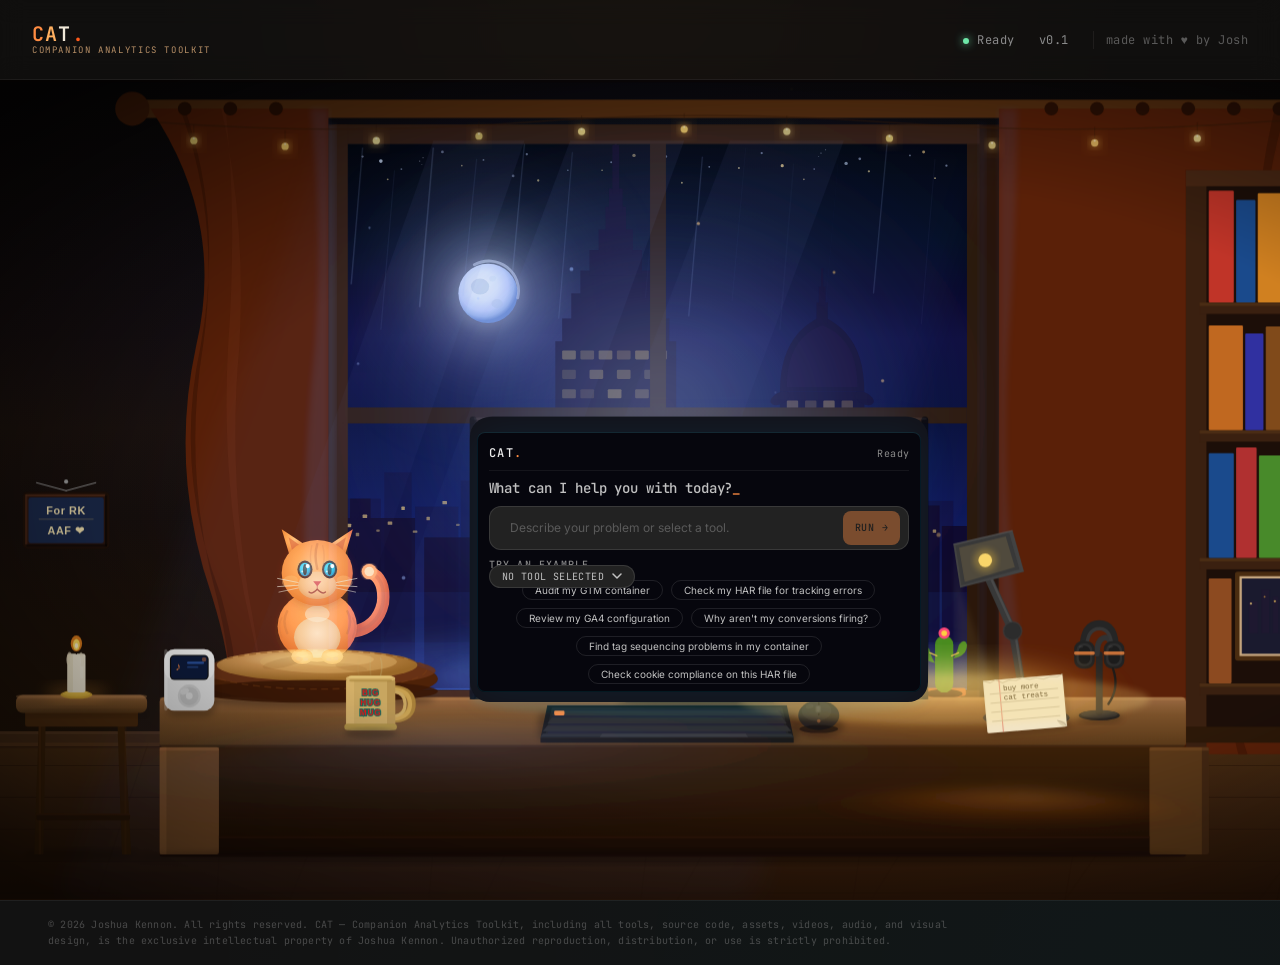
==== index.html @ c5d20646 "Polish scene, mug, desk, and header details - Big Hug Mug: fix dark-stain artifact at top (replaced " ====
<!doctype html>
<html lang="en">
  <head>
    <meta charset="utf-8" />
    <meta name="viewport" content="width=device-width, initial-scale=1" />
    <title>CAT — Companion Analytics Toolkit</title>
    <meta
      name="description"
      content="CAT is the companion analytics toolkit. Audit GTM, check HAR files, review GA4, and route anything else through your orange companion."
    />
    <link
      rel="preconnect"
      href="https://fonts.googleapis.com"
    />
    <link
      rel="preconnect"
      href="https://fonts.gstatic.com"
      crossorigin
    />
    <link
      href="https://fonts.googleapis.com/css2?family=Inter:wght@400;500;600&family=JetBrains+Mono:wght@400;500&display=swap"
      rel="stylesheet"
    />
    <link rel="stylesheet" href="./styles/tokens.css" />
    <link rel="stylesheet" href="./styles/base.css" />
    <link rel="stylesheet" href="./styles/components.css" />
    <link rel="stylesheet" href="./styles/scene.css" />
  </head>
  <body>
    <div class="app-shell">
      <header class="app-header">
        <div class="wordmark">
          <div class="wordmark__logo">
            <span class="wm-c">C</span><span class="wm-a">A</span><span class="wm-t">T</span><span class="wm-dot">.</span>
          </div>
          <div class="wordmark__tagline">Companion Analytics Toolkit</div>
        </div>
        <div class="header-meta">
          <span><span class="status-dot"></span>Ready</span>
          <span>v0.1</span>
          <span class="header-credit">made with ♥ by Josh</span>
        </div>
      </header>

      <main class="hero" data-hero>
        <!-- Full-bleed atmospheric background -->
        <div class="scene-wrapper" data-scene aria-hidden="true"></div>

        <!-- Cat: absolutely positioned over SVG desk zone by scene.js -->
        <div class="cat-stage hero__cat" data-cat data-state="idle"></div>

        <!-- Monitor face: solid overlay sits above cat, masking cat body behind bezel -->
        <div class="hero__monitor-face" data-monitor-face aria-hidden="true"></div>

        <!-- Monitor UI: absolutely positioned over SVG monitor screen by scene.js -->
        <div class="hero__monitor-ui" data-monitor-ui>
          <div class="monitor-header">
            <span class="monitor-wordmark">CAT<span>.</span></span>
            <span class="monitor-status"><span class="status-dot"></span>Ready</span>
          </div>

          <h1 class="monitor-prompt">What can I help you with today?</h1>

          <form class="composer monitor-composer" data-composer autocomplete="off">
            <div class="composer__row">
              <label class="sr-only" for="composer-input">Describe your problem</label>
              <textarea
                id="composer-input"
                class="composer__input"
                rows="1"
                placeholder="Describe your problem or select a tool."
                data-composer-input
              ></textarea>
              <button
                type="submit"
                class="composer__submit"
                data-composer-submit
                disabled
              >
                Run <span class="composer__submit-arrow">→</span>
              </button>
            </div>

            <div class="tool-select">
              <button
                type="button"
                class="tool-select__trigger"
                data-tool-trigger
                aria-haspopup="listbox"
                aria-expanded="false"
              >
                <span data-tool-label>No tool selected</span>
                <svg class="tool-select__caret" viewBox="0 0 10 10" aria-hidden="true">
                  <path d="M 1 3 L 5 7 L 9 3" stroke="currentColor" stroke-width="1.5" fill="none" stroke-linecap="round" stroke-linejoin="round"/>
                </svg>
              </button>
              <div
                class="tool-select__menu"
                data-tool-menu
                role="listbox"
                data-open="false"
              ></div>
            </div>
          </form>

          <div class="suggestions monitor-suggestions" data-examples></div>
        </div>
      </main>
    </div>

    <footer class="legal-footer">
      <p>&copy; 2026 Joshua Kennon. All rights reserved. CAT — Companion Analytics Toolkit, including all tools, source code, assets, videos, audio, and visual design, is the exclusive intellectual property of Joshua Kennon. Unauthorized reproduction, distribution, or use is strictly prohibited.</p>
    </footer>

    <script>
      window.CAT_ASSET_CONFIG = {
        type: "video",
        src: "./new%20assets/hero-main-v2.mp4",
        poster: "./new%20assets/hero-main.png",
        stateSources: {
          idle:        "./new%20assets/hero-main-v2.mp4",
          attentive:   "./new%20assets/face-curious.mp4",
          active:      "./new%20assets/runner-right.mp4",
          celebratory: "./new%20assets/play-bow.mp4",
        },
        statePosterSources: {
          idle:        "./new%20assets/hero-main.png",
          attentive:   "./new%20assets/face-curious.png",
          active:      "./new%20assets/runner-right.png",
          celebratory: "./new%20assets/play-bow.png",
        },
      };
    </script>
    <script type="module" src="./scripts/app.js"></script>
  </body>
</html>
---- styles/tokens.css ----
/* CAT — Design Tokens
 * Dark, minimalist analytics surface. Orange + blue accent pair.
 * Inspired by Stray. Calm, confident, high contrast — never harsh.
 */

:root {
  /* --- Surfaces (dark foundation) --- */
  --surface-0: #121212;
  --surface-1: #1a1a1a;
  --surface-2: #222222;
  --surface-3: #2a2a2a;
  --surface-4: #333333;
  --surface-overlay: rgba(26, 26, 26, 0.92);

  /* --- Accents --- */
  --accent-orange: #ff8c42;
  --accent-orange-bright: #ffa500;
  --accent-orange-soft: rgba(255, 140, 66, 0.16);
  --accent-blue: #00d9ff;
  --accent-blue-soft: rgba(0, 217, 255, 0.16);
  --accent-purple: #9d4edd;
  --accent-brown: #8b6f47;
  --accent-brown-dark: #5a4a35;

  /* --- Text --- */
  --text-primary: #ededed;
  --text-secondary: #c1c1c1;
  --text-muted: #8b8b8b;
  --text-faint: #5a5a5a;
  --text-on-accent: #1a1a1a;

  /* --- Lines & borders --- */
  --border-subtle: rgba(255, 255, 255, 0.06);
  --border-default: rgba(255, 255, 255, 0.1);
  --border-strong: rgba(255, 255, 255, 0.18);
  --border-focus: var(--accent-blue);

  /* --- Status --- */
  --status-good: #6ee7a8;
  --status-warn: #ffb65c;
  --status-bad: #ff6b6b;
  --status-info: var(--accent-blue);

  /* --- Type --- */
  --font-mono: "JetBrains Mono", "Fira Code", ui-monospace, SFMono-Regular, Menlo, monospace;
  --font-sans: "Inter", -apple-system, BlinkMacSystemFont, "Segoe UI", Roboto, sans-serif;

  --fs-xs: 0.75rem;    /* 12px */
  --fs-sm: 0.875rem;   /* 14px */
  --fs-md: 1rem;       /* 16px */
  --fs-lg: 1.125rem;   /* 18px */
  --fs-xl: 1.5rem;     /* 24px */
  --fs-2xl: 2rem;      /* 32px */
  --fs-3xl: 2.5rem;    /* 40px */

  --lh-tight: 1.2;
  --lh-normal: 1.5;
  --lh-loose: 1.7;

  --fw-regular: 400;
  --fw-medium: 500;
  --fw-semibold: 600;

  --tracking-tight: -0.01em;
  --tracking-normal: 0;
  --tracking-wide: 0.04em;
  --tracking-caps: 0.12em;

  /* --- Spacing (4px baseline) --- */
  --space-1: 0.25rem;
  --space-2: 0.5rem;
  --space-3: 0.75rem;
  --space-4: 1rem;
  --space-5: 1.5rem;
  --space-6: 2rem;
  --space-7: 3rem;
  --space-8: 4rem;
  --space-9: 6rem;

  /* --- Radii --- */
  --radius-sm: 4px;
  --radius-md: 8px;
  --radius-lg: 12px;
  --radius-xl: 20px;
  --radius-pill: 999px;

  /* --- Shadows (soft, never harsh) --- */
  --shadow-sm: 0 1px 2px rgba(0, 0, 0, 0.4);
  --shadow-md: 0 4px 16px rgba(0, 0, 0, 0.35);
  --shadow-lg: 0 12px 40px rgba(0, 0, 0, 0.5);
  --shadow-glow-orange: 0 0 32px rgba(255, 140, 66, 0.25);
  --shadow-glow-blue: 0 0 32px rgba(0, 217, 255, 0.2);

  /* --- Motion --- */
  --ease-out: cubic-bezier(0.22, 1, 0.36, 1);
  --ease-in-out: cubic-bezier(0.65, 0, 0.35, 1);
  --ease-spring: cubic-bezier(0.34, 1.56, 0.64, 1);
  --dur-fast: 140ms;
  --dur-base: 240ms;
  --dur-slow: 480ms;
  --dur-cat-idle: 3200ms;
  --dur-cat-wag: 1400ms;

  /* --- Layout --- */
  --container-narrow: 640px;
  --container-default: 880px;
  --container-wide: 1120px;

  /* --- Z layers --- */
  --z-base: 1;
  --z-sticky: 40;
  --z-overlay: 80;
  --z-modal: 100;
}

@media (prefers-reduced-motion: reduce) {
  :root {
    --dur-fast: 0ms;
    --dur-base: 0ms;
    --dur-slow: 0ms;
  }
}
---- styles/base.css ----
/* CAT — Base styles
 * Reset + typography primitives on dark surface.
 */

*,
*::before,
*::after {
  box-sizing: border-box;
}

html,
body {
  margin: 0;
  padding: 0;
}

html {
  color-scheme: dark;
  -webkit-font-smoothing: antialiased;
  -moz-osx-font-smoothing: grayscale;
  text-rendering: optimizeLegibility;
}

body {
  min-height: 100vh;
  background: radial-gradient(
      ellipse at 50% -10%,
      rgba(255, 140, 66, 0.06),
      transparent 55%
    ),
    radial-gradient(
      ellipse at 90% 100%,
      rgba(0, 217, 255, 0.04),
      transparent 60%
    ),
    var(--surface-1);
  color: var(--text-secondary);
  font-family: var(--font-sans);
  font-size: var(--fs-md);
  line-height: var(--lh-normal);
  overflow-x: hidden;
}

h1,
h2,
h3,
h4 {
  margin: 0;
  color: var(--text-primary);
  font-family: var(--font-sans);
  font-weight: var(--fw-semibold);
  letter-spacing: var(--tracking-tight);
  line-height: var(--lh-tight);
}

h1 {
  font-size: var(--fs-3xl);
}
h2 {
  font-size: var(--fs-2xl);
}
h3 {
  font-size: var(--fs-xl);
}
h4 {
  font-size: var(--fs-lg);
}

p {
  margin: 0;
  line-height: var(--lh-loose);
}

code,
pre,
kbd,
samp {
  font-family: var(--font-mono);
  font-size: 0.95em;
}

a {
  color: var(--accent-blue);
  text-decoration: none;
  transition: color var(--dur-fast) var(--ease-out);
}

a:hover {
  color: var(--accent-orange);
}

button {
  font-family: inherit;
  cursor: pointer;
}

/* Focus ring — calm, never harsh */
:focus-visible {
  outline: 2px solid var(--accent-blue);
  outline-offset: 2px;
  border-radius: var(--radius-sm);
}

/* Utility: caps label used throughout the system */
.eyebrow {
  font-family: var(--font-mono);
  font-size: var(--fs-xs);
  font-weight: var(--fw-medium);
  letter-spacing: var(--tracking-caps);
  text-transform: uppercase;
  color: var(--text-muted);
}

.mono {
  font-family: var(--font-mono);
}

.muted {
  color: var(--text-muted);
}

.sr-only {
  position: absolute;
  width: 1px;
  height: 1px;
  padding: 0;
  margin: -1px;
  overflow: hidden;
  clip: rect(0, 0, 0, 0);
  white-space: nowrap;
  border: 0;
}
---- styles/components.css ----
/* CAT — Components
 * Input, button, dropdown, chip, cat container.
 */

/* ---------- App shell ---------- */
.app-shell {
  height: 100vh;
  overflow: hidden;
  display: flex;
  flex-direction: column;
}

.app-header {
  display: flex;
  align-items: center;
  justify-content: space-between;
  padding: var(--space-5) var(--space-6);
  border-bottom: 1px solid rgba(255, 255, 255, 0.08);
  /* Transparent so the scene bleeds through — Pixar cinema feel */
  background: rgba(6, 3, 1, 0.45);
  backdrop-filter: blur(12px);
  -webkit-backdrop-filter: blur(12px);
  position: relative;
  z-index: 10;
}

.app-header .wordmark {
  display: flex;
  flex-direction: column;
  gap: 2px;
}

.wordmark__logo {
  font-family: var(--font-mono);
  font-size: 1.25rem;
  font-weight: 600;
  letter-spacing: 0.06em;
  line-height: 1;
}

.wm-c  { color: #ff8c42; }
.wm-a  { color: #ffb060; }
.wm-t  { color: #f0e8d8; }
.wm-dot { color: #ff5a1a; }

.wordmark__tagline {
  font-family: var(--font-mono);
  font-size: 9px;
  letter-spacing: 0.18em;
  text-transform: uppercase;
  color: rgba(255, 200, 140, 0.70);
  line-height: 1;
}

.app-header .header-meta {
  display: flex;
  gap: var(--space-5);
  font-family: var(--font-mono);
  font-size: var(--fs-xs);
  color: var(--text-muted);
  letter-spacing: var(--tracking-wide);
}

.app-header .status-dot {
  display: inline-block;
  width: 6px;
  height: 6px;
  border-radius: 50%;
  background: var(--status-good);
  margin-right: var(--space-2);
  box-shadow: 0 0 8px var(--status-good);
}

.header-credit {
  color: var(--text-muted);
  opacity: 0.6;
  font-size: var(--fs-xs);
  font-family: var(--font-mono);
  letter-spacing: var(--tracking-wide);
  padding-left: var(--space-3);
  border-left: 1px solid rgba(255,255,255,0.1);
}

.legal-footer {
  padding: var(--space-4) var(--space-7);
  border-top: 1px solid rgba(255,255,255,0.06);
  background: rgba(0,0,0,0.3);
}

.legal-footer p {
  font-family: var(--font-mono);
  font-size: 10px;
  color: var(--text-muted);
  opacity: 0.45;
  line-height: 1.6;
  max-width: 900px;
  letter-spacing: 0.02em;
}

/* ---------- Homepage hero ---------- */
.hero {
  flex: 1;
  position: relative;
  /* Scene fills remaining viewport — no max-height cap */
  min-height: 480px;
  display: flex;
  flex-direction: column;
  align-items: center;
  justify-content: flex-end;
  padding-bottom: var(--space-7);
  isolation: isolate;
  /* Pull scene up behind the transparent header */
  margin-top: -1px;
}

/* Cat: mix-blend-mode:screen on the container composites the whole group (video on black)
 * against the scene below — black pixels disappear, cat colors show through naturally. */
.hero__cat {
  position: absolute;
  z-index: auto;
  overflow: hidden;
  background: transparent;
  mix-blend-mode: screen;
  transition: transform 0.45s cubic-bezier(0.34, 1.04, 0.64, 1);
}

.hero__cat.cat-stage--peeking {
  transform: rotate(18deg) translateZ(0);
  transform-origin: center bottom;
}


/* Monitor face: solid overlay above cat, hides cat body behind bezel */
.hero__monitor-face {
  position: absolute;
  background: #13131a;
  border-radius: 20px;
  pointer-events: none;
  z-index: 2;
}

/* Monitor UI: absolute, positioned by JS over SVG monitor screen */
.hero__monitor-ui {
  position: absolute;
  z-index: 3;
  display: flex;
  flex-direction: column;
  gap: var(--space-2);
  padding: var(--space-3) var(--space-3) var(--space-2);
  overflow: visible;
  background: rgba(6, 6, 12, 0.92);
  border-radius: 8px;
  /* Screen-edge glow + subtle scanline character via top highlight */
  box-shadow:
    inset 0 0 0 1px rgba(0, 200, 255, 0.10),
    inset 0 1px 0 rgba(255, 255, 255, 0.06),
    inset 0 -1px 0 rgba(0, 0, 0, 0.4),
    0 0 40px rgba(0, 180, 255, 0.08);
}

/* Monitor header bar (CAT. wordmark + status) */
.monitor-header {
  display: flex;
  align-items: center;
  justify-content: space-between;
  padding-bottom: var(--space-2);
  border-bottom: 1px solid rgba(255, 255, 255, 0.06);
  flex-shrink: 0;
}

.monitor-wordmark {
  font-family: var(--font-mono);
  font-size: var(--fs-xs);
  letter-spacing: var(--tracking-caps);
  text-transform: uppercase;
  color: var(--text-primary);
  font-weight: var(--fw-medium);
}

.monitor-wordmark span {
  color: var(--accent-orange);
}

.monitor-status {
  font-family: var(--font-mono);
  font-size: 10px;
  color: var(--text-muted);
  letter-spacing: var(--tracking-wide);
  display: flex;
  align-items: center;
}

/* Monitor prompt — terminal mono aesthetic */
.monitor-prompt {
  font-family: var(--font-mono);
  font-size: var(--fs-sm);
  font-weight: var(--fw-medium);
  color: var(--text-secondary);
  letter-spacing: -0.01em;
  flex-shrink: 0;
  line-height: 1.3;
}

/* Blinking cursor after the prompt */
.monitor-prompt::after {
  content: "_";
  color: var(--accent-orange);
  opacity: 1;
  animation: cursor-blink 1.1s step-end infinite;
}

@keyframes cursor-blink {
  0%, 100% { opacity: 1; }
  50%       { opacity: 0; }
}

/* Composer scaled for monitor screen */
.monitor-composer {
  flex: 1;
  display: flex;
  flex-direction: column;
  gap: var(--space-2);
  min-height: 0;
  width: 100%;
}

.monitor-composer .composer__row {
  padding: var(--space-1) var(--space-2);
  gap: var(--space-2);
}

.monitor-composer .composer__input {
  font-size: var(--fs-xs);
  padding: var(--space-2) var(--space-3);
  min-height: 32px;
  max-height: 80px;
}

.monitor-composer .composer__submit {
  padding: 0 var(--space-3);
  font-size: 10px;
}

.monitor-composer .tool-select__trigger {
  font-size: 10px;
  padding: var(--space-1) var(--space-3);
}

.monitor-composer .tool-select__menu {
  min-width: 200px;
  max-height: 220px;
  overflow-y: auto;
}

.monitor-composer .tool-select__option {
  padding: 5px var(--space-2);
  gap: 1px;
}

.monitor-composer .tool-select__option-name {
  font-size: 10px;
}

.monitor-composer .tool-select__option-desc {
  font-size: 9px;
  white-space: nowrap;
  overflow: hidden;
  text-overflow: ellipsis;
  max-width: 240px;
}

/* Suggestions inside the monitor screen */
.monitor-suggestions {
  justify-content: flex-start;
  gap: var(--space-1);
  flex-wrap: wrap;
  max-width: 100%;
}

.monitor-suggestions .suggestions__label {
  font-size: 10px;
  text-align: left;
  margin-bottom: 0;
  width: 100%;
}

.monitor-suggestions .chip {
  font-size: 10px;
  padding: 3px var(--space-3);
  border-radius: var(--radius-pill);
}

.hero__subtext {
  color: var(--text-muted);
  font-size: var(--fs-sm);
  max-width: 48ch;
}

/* ---------- Composer (input + dropdown) ---------- */
.composer {
  width: min(100%, var(--container-default));
  display: flex;
  flex-direction: column;
  gap: var(--space-3);
}

.composer__row {
  display: flex;
  align-items: stretch;
  gap: var(--space-3);
  background: var(--surface-2);
  border: 1px solid var(--border-default);
  border-radius: var(--radius-lg);
  padding: var(--space-2);
  transition: border-color var(--dur-base) var(--ease-out),
    box-shadow var(--dur-base) var(--ease-out);
}

.composer__row:focus-within {
  border-color: var(--accent-blue);
  box-shadow: var(--shadow-glow-blue);
}

.composer__input {
  flex: 1;
  background: transparent;
  border: 0;
  color: var(--text-primary);
  font-family: var(--font-sans);
  font-size: var(--fs-md);
  padding: var(--space-3) var(--space-4);
  resize: none;
  line-height: var(--lh-normal);
  min-height: 48px;
  max-height: 240px;
}

.composer__input:focus {
  outline: none;
}

.composer__input::placeholder {
  color: var(--text-faint);
}

.composer__submit {
  background: var(--accent-orange);
  color: var(--text-on-accent);
  border: 0;
  border-radius: var(--radius-md);
  padding: 0 var(--space-5);
  font-family: var(--font-mono);
  font-weight: var(--fw-medium);
  font-size: var(--fs-sm);
  letter-spacing: var(--tracking-wide);
  text-transform: uppercase;
  transition: transform var(--dur-fast) var(--ease-spring),
    background var(--dur-fast) var(--ease-out),
    box-shadow var(--dur-fast) var(--ease-out);
  display: inline-flex;
  align-items: center;
  gap: var(--space-2);
}

.composer__submit:hover {
  background: var(--accent-orange-bright);
  box-shadow: var(--shadow-glow-orange);
}

.composer__submit:active {
  transform: scale(0.97);
}

.composer__submit[disabled] {
  opacity: 0.4;
  cursor: not-allowed;
}

.composer__submit-arrow {
  display: inline-block;
  transition: transform var(--dur-fast) var(--ease-out);
}

.composer__submit:hover .composer__submit-arrow {
  transform: translateX(2px);
}

/* Dropdown */
.tool-select {
  position: relative;
  align-self: flex-start;
}

.tool-select__trigger {
  display: inline-flex;
  align-items: center;
  gap: var(--space-2);
  background: var(--surface-2);
  border: 1px solid var(--border-default);
  color: var(--text-secondary);
  font-family: var(--font-mono);
  font-size: var(--fs-xs);
  letter-spacing: var(--tracking-wide);
  text-transform: uppercase;
  padding: var(--space-2) var(--space-4);
  border-radius: var(--radius-pill);
  cursor: pointer;
  transition: border-color var(--dur-fast) var(--ease-out),
    color var(--dur-fast) var(--ease-out);
}

.tool-select__trigger:hover {
  border-color: var(--border-strong);
  color: var(--text-primary);
}

.tool-select__trigger[aria-expanded="true"] {
  border-color: var(--accent-blue);
  color: var(--text-primary);
}

.tool-select__caret {
  width: 10px;
  height: 10px;
  transition: transform var(--dur-base) var(--ease-out);
}

.tool-select__trigger[aria-expanded="true"] .tool-select__caret {
  transform: rotate(180deg);
}

.tool-select__menu {
  position: absolute;
  top: calc(100% + var(--space-2));
  left: 0;
  min-width: 280px;
  background: var(--surface-3);
  border: 1px solid var(--border-default);
  border-radius: var(--radius-md);
  box-shadow: var(--shadow-lg);
  padding: var(--space-2);
  z-index: var(--z-overlay);
  opacity: 0;
  transform: translateY(-4px);
  pointer-events: none;
  transition: opacity var(--dur-fast) var(--ease-out),
    transform var(--dur-fast) var(--ease-out);
}

.tool-select__menu[data-open="true"] {
  opacity: 1;
  transform: translateY(0);
  pointer-events: auto;
}

.tool-select__option {
  display: flex;
  flex-direction: column;
  gap: 2px;
  padding: var(--space-3) var(--space-3);
  border-radius: var(--radius-sm);
  cursor: pointer;
  color: var(--text-secondary);
}

.tool-select__option:hover,
.tool-select__option[aria-selected="true"] {
  background: var(--accent-orange-soft);
  color: var(--text-primary);
}

.tool-select__option:focus-visible {
  outline: 2px solid var(--accent-blue);
  outline-offset: -2px;
  background: var(--accent-blue-soft);
  color: var(--text-primary);
}

.tool-select__option-name {
  font-family: var(--font-mono);
  font-size: var(--fs-sm);
  letter-spacing: var(--tracking-wide);
}

.tool-select__option-desc {
  font-size: var(--fs-xs);
  color: var(--text-muted);
}

/* ---------- Suggestion chips ---------- */
.suggestions {
  display: flex;
  flex-wrap: wrap;
  gap: var(--space-2);
  justify-content: center;
  max-width: var(--container-default);
}

.suggestions__label {
  width: 100%;
  text-align: center;
  margin-bottom: var(--space-2);
}

.chip {
  background: transparent;
  border: 1px solid var(--border-default);
  color: var(--text-secondary);
  border-radius: var(--radius-pill);
  padding: var(--space-2) var(--space-4);
  font-family: var(--font-sans);
  font-size: var(--fs-sm);
  transition: border-color var(--dur-fast) var(--ease-out),
    background var(--dur-fast) var(--ease-out),
    color var(--dur-fast) var(--ease-out);
}

.chip:hover {
  border-color: var(--accent-orange);
  color: var(--text-primary);
  background: var(--accent-orange-soft);
}

/* ---------- Cat container ---------- */
.cat-stage {
  display: grid;
  place-items: center;
  filter: drop-shadow(0 10px 24px rgba(0, 0, 0, 0.4));
  overflow: hidden;
}

.cat-stage[data-state="idle"] svg {
  animation: cat-breathe var(--dur-cat-idle) var(--ease-in-out) infinite;
}

.cat-stage[data-state="active"] svg {
  animation: cat-pace 900ms var(--ease-in-out) infinite;
}

.cat-stage[data-state="celebratory"] svg {
  animation: cat-jump 700ms var(--ease-spring) infinite;
}

.cat-stage .cat-stage__asset {
  width: 100%;
  height: 100%;
  border: 0;
  object-fit: contain;
}

.cat-stage .cat-stage__asset--video {
  object-fit: cover;
  /* Clip bottom 14% to hide Veo watermark baked into the frame */
  clip-path: inset(0 0 14% 0);
}

/* ---------- CAT debug panel ---------- */
.cat-debug-panel {
  position: fixed;
  right: var(--space-4);
  bottom: var(--space-4);
  width: min(380px, calc(100vw - var(--space-6)));
  background: var(--surface-overlay);
  border: 1px solid var(--border-default);
  border-radius: var(--radius-lg);
  box-shadow: var(--shadow-lg);
  z-index: var(--z-overlay);
  backdrop-filter: blur(10px);
}

.cat-debug-panel__head {
  display: flex;
  align-items: center;
  justify-content: space-between;
  gap: var(--space-3);
  padding: var(--space-3) var(--space-4);
  border-bottom: 1px solid var(--border-subtle);
}

.cat-debug-panel__title {
  font-family: var(--font-mono);
  font-size: var(--fs-xs);
  letter-spacing: var(--tracking-caps);
  text-transform: uppercase;
  color: var(--text-primary);
}

.cat-debug-panel__controls {
  display: flex;
  gap: var(--space-2);
}

.cat-debug-panel__btn {
  border: 1px solid var(--border-default);
  background: var(--surface-2);
  color: var(--text-secondary);
  border-radius: var(--radius-sm);
  padding: var(--space-1) var(--space-2);
  font-family: var(--font-mono);
  font-size: var(--fs-xs);
  letter-spacing: var(--tracking-wide);
  text-transform: uppercase;
}

.cat-debug-panel__btn:hover {
  border-color: var(--accent-blue);
  color: var(--text-primary);
}

.cat-debug-panel__body {
  padding: var(--space-4);
  display: grid;
  gap: var(--space-3);
}

.cat-debug-panel[data-collapsed="true"] .cat-debug-panel__body {
  display: none;
}

.cat-debug-panel__row {
  display: grid;
  gap: var(--space-2);
}

.cat-debug-panel__label {
  font-family: var(--font-mono);
  font-size: var(--fs-xs);
  letter-spacing: var(--tracking-wide);
  text-transform: uppercase;
  color: var(--text-muted);
}

.cat-debug-panel__input,
.cat-debug-panel__select {
  width: 100%;
  background: var(--surface-1);
  border: 1px solid var(--border-default);
  border-radius: var(--radius-sm);
  color: var(--text-primary);
  font-family: var(--font-sans);
  font-size: var(--fs-sm);
  padding: var(--space-2) var(--space-3);
}

.cat-debug-panel__input::placeholder {
  color: var(--text-faint);
}

.cat-debug-panel__actions {
  display: flex;
  gap: var(--space-2);
  flex-wrap: wrap;
}

.cat-debug-panel__status {
  font-size: var(--fs-xs);
  color: var(--text-muted);
  line-height: var(--lh-normal);
}

@keyframes cat-breathe {
  0%, 100% {
    transform: translateY(0) scale(1);
  }
  50% {
    transform: translateY(-2px) scale(1.012);
  }
}

@keyframes cat-pace {
  0%, 100% {
    transform: translateX(-4px);
  }
  50% {
    transform: translateX(4px);
  }
}

@keyframes cat-jump {
  0%, 100% {
    transform: translateY(0) rotate(-2deg);
  }
  50% {
    transform: translateY(-12px) rotate(2deg);
  }
}

/* ───── Tool result panel ───── */
.tool-result {
  display: none;
  max-width: var(--container-wide);
  margin: 0 auto;
  padding: var(--space-6) var(--space-5) var(--space-9);
}

.tool-result--visible {
  display: block;
}

.tool-result__banner {
  display: flex;
  align-items: center;
  gap: var(--space-4);
  padding: var(--space-4) var(--space-5);
  border-left: 3px solid;
  margin-bottom: var(--space-6);
  background: var(--surface-2);
  border-radius: 0 var(--radius-md) var(--radius-md) 0;
}

.tool-result__status {
  font-family: var(--font-mono);
  font-size: var(--fs-xs);
  letter-spacing: var(--tracking-wide);
}

.tool-result__tool-name {
  flex: 1;
  font-size: var(--fs-sm);
  color: var(--text-muted);
}

.tool-result__actions {
  display: flex;
  gap: var(--space-2);
}

.tool-result__section {
  margin-bottom: var(--space-7);
}

.tool-result__heading {
  font-family: var(--font-mono);
  font-size: var(--fs-xs);
  color: var(--text-muted);
  text-transform: uppercase;
  letter-spacing: var(--tracking-caps);
  margin-bottom: var(--space-4);
  display: flex;
  align-items: center;
  gap: var(--space-2);
}

.tool-result__count {
  background: rgba(255, 255, 255, 0.08);
  padding: 2px 8px;
  border-radius: var(--radius-pill);
  font-size: var(--fs-xs);
}

/* Issue cards */
.tool-result__issue {
  padding: var(--space-4);
  border-left: 3px solid;
  background: var(--surface-2);
  margin-bottom: var(--space-3);
  border-radius: 0 var(--radius-md) var(--radius-md) 0;
}

.tool-result__issue-header {
  display: flex;
  align-items: center;
  gap: var(--space-3);
  margin-bottom: var(--space-2);
}

.tool-result__issue-severity {
  font-family: var(--font-mono);
  font-size: var(--fs-xs);
}

.tool-result__issue-category {
  font-size: var(--fs-xs);
  color: var(--text-muted);
  background: rgba(255, 255, 255, 0.06);
  padding: 2px 8px;
  border-radius: var(--radius-sm);
}

.tool-result__issue-title {
  font-size: var(--fs-md);
  font-weight: var(--fw-medium);
  margin: 0 0 var(--space-2);
}

.tool-result__issue-detail {
  font-size: var(--fs-sm);
  color: var(--text-muted);
  font-family: var(--font-mono);
  margin: 0 0 var(--space-3);
}

.tool-result__issue-fix {
  font-size: var(--fs-sm);
  color: var(--text-secondary);
  border-top: 1px solid var(--border-subtle);
  padding-top: var(--space-3);
  margin-top: var(--space-3);
}

.tool-result__fix-label {
  color: var(--accent-orange);
  font-weight: var(--fw-semibold);
}

.tool-result__copy-btn {
  margin-left: auto;
  background: transparent;
  border: none;
  color: var(--text-muted);
  cursor: pointer;
  font-size: var(--fs-sm);
  padding: 2px 6px;
  transition: color var(--dur-fast) var(--ease-out);
}

.tool-result__copy-btn:hover {
  color: var(--text-primary);
}

/* Summary card */
.tool-result__card {
  background: var(--surface-2);
  border: 1px solid var(--border-subtle);
  border-radius: var(--radius-lg);
  padding: var(--space-5);
  margin-bottom: var(--space-5);
}

.tool-result__card-title {
  font-family: var(--font-mono);
  font-size: var(--fs-xs);
  color: var(--text-muted);
  text-transform: uppercase;
  letter-spacing: var(--tracking-caps);
  margin: 0 0 var(--space-4);
}

.tool-result__summary-grid {
  display: grid;
  grid-template-columns: repeat(auto-fill, minmax(180px, 1fr));
  gap: var(--space-3);
}

.tool-result__summary-item {
  padding: var(--space-3);
  background: var(--surface-1);
  border-radius: var(--radius-md);
}

.tool-result__summary-label {
  display: block;
  font-size: var(--fs-xs);
  color: var(--text-muted);
  margin-bottom: 4px;
}

.tool-result__summary-value {
  font-family: var(--font-mono);
  font-size: var(--fs-sm);
}

/* Architecture */
.tool-result__arch {
  display: grid;
  grid-template-columns: repeat(3, 1fr);
  gap: var(--space-4);
}

@media (max-width: 700px) {
  .tool-result__arch { grid-template-columns: 1fr; }
}

.tool-result__arch-section h4 {
  font-size: var(--fs-xs);
  color: var(--text-muted);
  margin: 0 0 var(--space-2);
}

.tool-result__arch-section ul {
  list-style: none;
  padding: 0;
  margin: 0;
}

.tool-result__arch-section li {
  font-size: var(--fs-xs);
  font-family: var(--font-mono);
  padding: 3px 0;
  border-bottom: 1px solid var(--border-subtle);
}

.tool-result__arch-section li.paused { opacity: 0.45; }

.tool-result__tag-type {
  color: var(--text-muted);
  margin-left: 6px;
}

/* Recommendations */
.tool-result__rec-list {
  padding-left: var(--space-5);
  display: flex;
  flex-direction: column;
  gap: var(--space-3);
}

.tool-result__rec-item {
  font-size: var(--fs-sm);
  color: var(--text-secondary);
  line-height: 1.6;
}

/* Sequence map */
.tool-result__seq-list {
  list-style: none;
  padding: 0;
}

.tool-result__seq-item {
  font-family: var(--font-mono);
  font-size: var(--fs-sm);
  padding: var(--space-2) 0;
  border-bottom: 1px solid var(--border-subtle);
}

/* Pass state */
.tool-result__pass {
  color: var(--status-good);
  font-family: var(--font-mono);
  font-size: var(--fs-sm);
  padding: var(--space-6);
  text-align: center;
}

/* ===== iPod Player ===== */
.ipod {
  position: fixed;
  z-index: 9500;
  display: none;
  user-select: none;
}

.ipod__body {
  width: 220px;
  background: linear-gradient(170deg, #f0f0f0 0%, #d8d8d8 55%, #c0c0c0 100%);
  border-radius: 26px;
  box-shadow:
    0 0 0 1.5px rgba(255,255,255,0.85) inset,
    0 0 0 2px rgba(0,0,0,0.2),
    0 16px 48px rgba(0,0,0,0.6),
    0 4px 10px rgba(0,0,0,0.35);
  padding: 14px 16px 18px;
  display: flex;
  flex-direction: column;
  gap: 12px;
  cursor: grab;
}
.ipod__body:active { cursor: grabbing; }

.ipod__top-bar {
  display: flex;
  align-items: center;
  justify-content: space-between;
}

.ipod__brand {
  font-family: 'Inter', sans-serif;
  font-size: 11px;
  font-weight: 700;
  color: #444;
  letter-spacing: 0.05em;
}

.ipod__close {
  background: rgba(0,0,0,0.1);
  border: none;
  border-radius: 50%;
  width: 20px;
  height: 20px;
  font-size: 11px;
  cursor: pointer;
  color: #555;
  display: flex;
  align-items: center;
  justify-content: center;
  line-height: 1;
}
.ipod__close:hover { background: rgba(0,0,0,0.18); color: #111; }

.ipod__screen-bezel {
  background: #0d0d0d;
  border-radius: 8px;
  padding: 3px;
  box-shadow: inset 0 2px 8px rgba(0,0,0,0.8);
}

.ipod__screen {
  background: linear-gradient(180deg, #0a1830 0%, #0c1e40 100%);
  border-radius: 6px;
  padding: 10px 12px 8px;
  min-height: 72px;
  display: flex;
  flex-direction: column;
}

.ipod__now-playing {
  font-family: 'JetBrains Mono', monospace;
  font-size: 7px;
  letter-spacing: 0.18em;
  color: #3a5a9a;
  margin-bottom: 4px;
}

.ipod__track-name {
  font-family: 'Inter', sans-serif;
  font-size: 13px;
  font-weight: 700;
  color: #ddeaff;
  white-space: nowrap;
  overflow: hidden;
  text-overflow: ellipsis;
  line-height: 1.2;
}

.ipod__artist {
  font-family: 'Inter', sans-serif;
  font-size: 9px;
  color: #5070b0;
  margin-top: 2px;
}

.ipod__progress-row {
  display: flex;
  align-items: center;
  gap: 8px;
  margin-top: auto;
  padding-top: 8px;
}

.ipod__progress-bar {
  flex: 1;
  height: 2px;
  background: #182848;
  border-radius: 1px;
  overflow: hidden;
}

.ipod__progress-fill {
  height: 100%;
  width: 0%;
  background: #ff8c42;
  border-radius: 1px;
  transition: width 0.5s linear;
}

.ipod__time {
  font-family: 'JetBrains Mono', monospace;
  font-size: 8px;
  color: #4060a0;
  min-width: 28px;
  text-align: right;
}

/* Click wheel */
.ipod__wheel-outer {
  position: relative;
  width: 144px;
  height: 144px;
  margin: 0 auto;
}

.ipod__wheel-ring {
  width: 100%;
  height: 100%;
  border-radius: 50%;
  background: radial-gradient(circle at 38% 32%, #cacaca, #9e9e9e 60%, #888 100%);
  box-shadow:
    0 0 0 2px rgba(255,255,255,0.6) inset,
    0 4px 12px rgba(0,0,0,0.45);
  position: relative;
}

.ipod__btn {
  position: absolute;
  background: none;
  border: none;
  font-size: 12px;
  color: #3a3a3a;
  cursor: pointer;
  font-weight: 700;
  width: 36px;
  height: 36px;
  display: flex;
  align-items: center;
  justify-content: center;
  border-radius: 50%;
  transition: color 0.1s, background 0.1s;
  line-height: 1;
  padding: 0;
}
.ipod__btn:hover { color: #000; background: rgba(255,255,255,0.25); }

/* Vol+ top, Next right, Vol- bottom, Prev left */
.ipod__btn--vol-up   { top: 4px;    left: 50%; transform: translateX(-50%); }
.ipod__btn--next     { right: 4px;  top: 50%;  transform: translateY(-50%); }
.ipod__btn--vol-down { bottom: 4px; left: 50%; transform: translateX(-50%); }
.ipod__btn--prev     { left: 4px;   top: 50%;  transform: translateY(-50%); }

.ipod__btn--vol-up:active   { transform: translateX(-50%) scale(0.85); }
.ipod__btn--next:active     { transform: translateY(-50%) scale(0.85); }
.ipod__btn--vol-down:active { transform: translateX(-50%) scale(0.85); }
.ipod__btn--prev:active     { transform: translateY(-50%) scale(0.85); }

/* Center button */
.ipod__center {
  position: absolute;
  top: 50%;
  left: 50%;
  transform: translate(-50%, -50%);
  width: 52px;
  height: 52px;
  border-radius: 50%;
  background: radial-gradient(circle at 38% 35%, #ebebeb, #c8c8c8 70%);
  box-shadow:
    0 0 0 1.5px rgba(255,255,255,0.7) inset,
    0 2px 8px rgba(0,0,0,0.35);
  border: none;
  font-size: 17px;
  cursor: pointer;
  color: #222;
  display: flex;
  align-items: center;
  justify-content: center;
  transition: background 0.1s;
}
.ipod__center:hover  { background: radial-gradient(circle at 38% 35%, #f8f8f8, #d8d8d8 70%); }
.ipod__center:active { transform: translate(-50%, -50%) scale(0.92); }

.ipod__credit {
  font-family: 'Inter', sans-serif;
  font-size: 7px;
  color: #a0a0a0;
  text-align: center;
  letter-spacing: 0.02em;
}
---- styles/scene.css ----
/* CAT — Scene
 * NYC apartment background. Lofi night — moonlit window, warm desk lamp.
 * Styles + CSS animation layer for the SVG scene.
 */

/* ===== Scene wrapper — full-bleed hero background ===== */
.scene-wrapper {
  position: absolute;
  inset: 0;
  width: 100%;
  height: 100%;
  overflow: hidden;
  z-index: -1;
  pointer-events: none;
}

.scene-wrapper > svg {
  display: block;
  width: 100%;
  height: 100%;
}

/* ===== Curtain animations ===== */
@keyframes s-curtain-l-sway {
  0%, 100% { transform: rotate(0deg); }
  35%       { transform: rotate(0.6deg); }
  65%       { transform: rotate(-0.3deg); }
}

@keyframes s-curtain-r-sway {
  0%, 100% { transform: rotate(0deg); }
  40%       { transform: rotate(-0.5deg); }
  70%       { transform: rotate(0.3deg); }
}

#s-curtain-l {
  transform-origin: 140px 26px;
  transform-box: fill-box;
  animation: s-curtain-l-sway 7s ease-in-out infinite;
}

#s-curtain-r {
  transform-origin: 1300px 26px;
  transform-box: fill-box;
  animation: s-curtain-r-sway 9s ease-in-out infinite;
  animation-delay: -3s;
}

/* ===== Bookshelf shadow pulse (very subtle depth) ===== */
@keyframes s-shelf-depth {
  0%, 100% { opacity: 0.75; }
  50%       { opacity: 0.85; }
}

#s-bookshelf {
  animation: s-shelf-depth 8s ease-in-out infinite;
}

/* ===== Monitor screen flicker (subtle aliveness) ===== */
@keyframes s-monitor-life {
  0%, 88%, 100% { opacity: 1; }
  90%            { opacity: 0.94; }
  92%            { opacity: 1; }
  94%            { opacity: 0.96; }
}

#s-monitor-screen {
  animation: s-monitor-life 12s ease-in-out infinite;
  animation-delay: -4s;
}

/* ===== Lamp glow breathe — asymmetric organic ease ===== */
@keyframes s-lamp-breathe {
  0%   { opacity: 0.62; }
  30%  { opacity: 0.88; }/* fast inhale */
  55%  { opacity: 0.92; }/* hold at peak */
  78%  { opacity: 0.80; }/* slow exhale shoulder */
  100% { opacity: 0.62; }/* settle back */
}

#s-lamp-pool {
  animation: s-lamp-breathe 4.8s cubic-bezier(0.45, 0.05, 0.55, 0.95) infinite;
}


/* ===== Candle glow flicker ===== */
@keyframes s-candle-flicker {
  0%,  100% { opacity: 0.82; transform: scale(1.00); }
  8%         { opacity: 0.95; transform: scale(1.04); }
  20%        { opacity: 0.78; transform: scale(0.97); }
  35%        { opacity: 0.90; transform: scale(1.02); }
  50%        { opacity: 0.72; transform: scale(0.95); }/* deep dip */
  62%        { opacity: 0.88; transform: scale(1.01); }
  80%        { opacity: 0.76; transform: scale(0.98); }
}

#s-candle-glow {
  transform-origin: center bottom;
  transform-box: fill-box;
  animation: s-candle-flicker 2.3s ease-in-out infinite;
  animation-delay: -0.7s;
}

/* ===== Dust particle drift ===== */
@keyframes s-dust-drift {
  0%   { transform: translate(0px, 0px); opacity: 0; }
  12%  { opacity: 0.6; }
  50%  { transform: translate(8px, -18px); opacity: 0.4; }
  88%  { opacity: 0.15; }
  100% { transform: translate(14px, -38px); opacity: 0; }
}

.s-dust-particle {
  animation: s-dust-drift 8s ease-in-out infinite;
}
.s-dust-particle:nth-child(2) { animation-delay: -2.1s; animation-duration: 9.4s; }
.s-dust-particle:nth-child(3) { animation-delay: -5.3s; animation-duration: 7.2s; }
.s-dust-particle:nth-child(4) { animation-delay: -1.6s; animation-duration: 11s; }

/* ===== Rain slide variation ===== */
@keyframes s-rain-slide {
  0%   { transform: translateY(0)   scaleX(1); opacity: 0; }
  8%   { opacity: 0.55; }
  85%  { opacity: 0.45; }
  100% { transform: translateY(540px) scaleX(0.85); opacity: 0; }
}

.s-rain-streak {
  animation: s-rain-slide 0.7s linear infinite;
}
.s-rain-streak:nth-child(odd)  { animation-duration: 0.65s; animation-delay: -0.3s; }
.s-rain-streak:nth-child(even) { animation-duration: 0.78s; animation-delay: -0.1s; }

/* ===== String lights subtle shimmer ===== */
@keyframes s-lights-drift {
  0%, 100% { opacity: 0.9; }
  50%       { opacity: 1; }
}

#s-string-lights {
  animation: s-lights-drift 8s ease-in-out infinite;
}

/* ===== Scene zoom — punch in on engagement, focused on monitor right side ===== */
.hero {
  transform-origin: 74% 35%;
  transition: transform 0.9s cubic-bezier(0.34, 1.04, 0.64, 1);
  will-change: transform;
}

/* ===== Cartoon poof cloud ===== */
@keyframes cat-poof-expand {
  0%   { transform: translate(-50%,-50%) scale(0.08); opacity: 1; }
  50%  { transform: translate(-50%,-50%) scale(1.15); opacity: 0.9; }
  100% { transform: translate(-50%,-50%) scale(1.9);  opacity: 0; }
}

/* ===== Dash speed lines ===== */
@keyframes cat-dash-right {
  from { opacity: 0.75; transform: translateX(0) scaleX(1); }
  to   { opacity: 0;    transform: translateX(60px) scaleX(0.2); }
}
@keyframes cat-dash-left {
  from { opacity: 0.75; transform: translateX(0) scaleX(1); }
  to   { opacity: 0;    transform: translateX(-60px) scaleX(0.2); }
}

.hero--engaged {
  transform: scale(1.55);
}

/* Keep cat video on its own compositor layer so it doesn't inflate the hero texture */
.hero__cat {
  transform: translateZ(0);
  will-change: transform;
}

/* ===== Page transition overlay ===== */
.cat-overlay {
  position: fixed;
  inset: 0;
  z-index: 9000;
  background: #000;
  opacity: 0;
  pointer-events: none;
  transition: opacity 0.65s cubic-bezier(0.4, 0, 0.2, 1);
}

.cat-overlay--visible {
  opacity: 1;
  pointer-events: all;
}

.cat-overlay--fading-out {
  opacity: 0;
  transition: opacity 0.8s cubic-bezier(0.4, 0, 0.2, 1);
}

.cat-overlay__video {
  position: absolute;
  inset: 0;
  width: 100%;
  height: 100%;
  object-fit: contain;
  mix-blend-mode: screen;
}

/* ===== Report entrance runner ===== */
.cat-runner {
  position: fixed;
  bottom: 72px;
  left: -260px;
  width: 220px;
  height: 220px;
  z-index: 9001;
  pointer-events: none;
  /* Start off-screen, transition set in JS after first paint */
}

.cat-runner--go {
  transition: left 1.0s cubic-bezier(0.4, 0, 0.6, 1);
  left: calc(100vw + 260px);
}

/* ===== Desk item interaction cursors ===== */
#s-mug,
#s-candle,
#s-scrap-paper,
#s-bookshelf,
#s-headphones,
#s-lamp {
  cursor: pointer;
}

/* ===== Reduce motion ===== */
@media (prefers-reduced-motion: reduce) {
  .hero { transition: none !important; }

  #s-curtain-l,
  #s-curtain-r,
  #s-bookshelf,
  #s-monitor-screen,
  #s-lamp-pool,
  #s-string-lights,
  #s-candle-glow,
  .s-dust-particle,
  .s-rain-streak {
    animation: none;
  }

  .scene-wrapper svg animate,
  .scene-wrapper svg animateTransform {
    dur: "0s";
  }
}
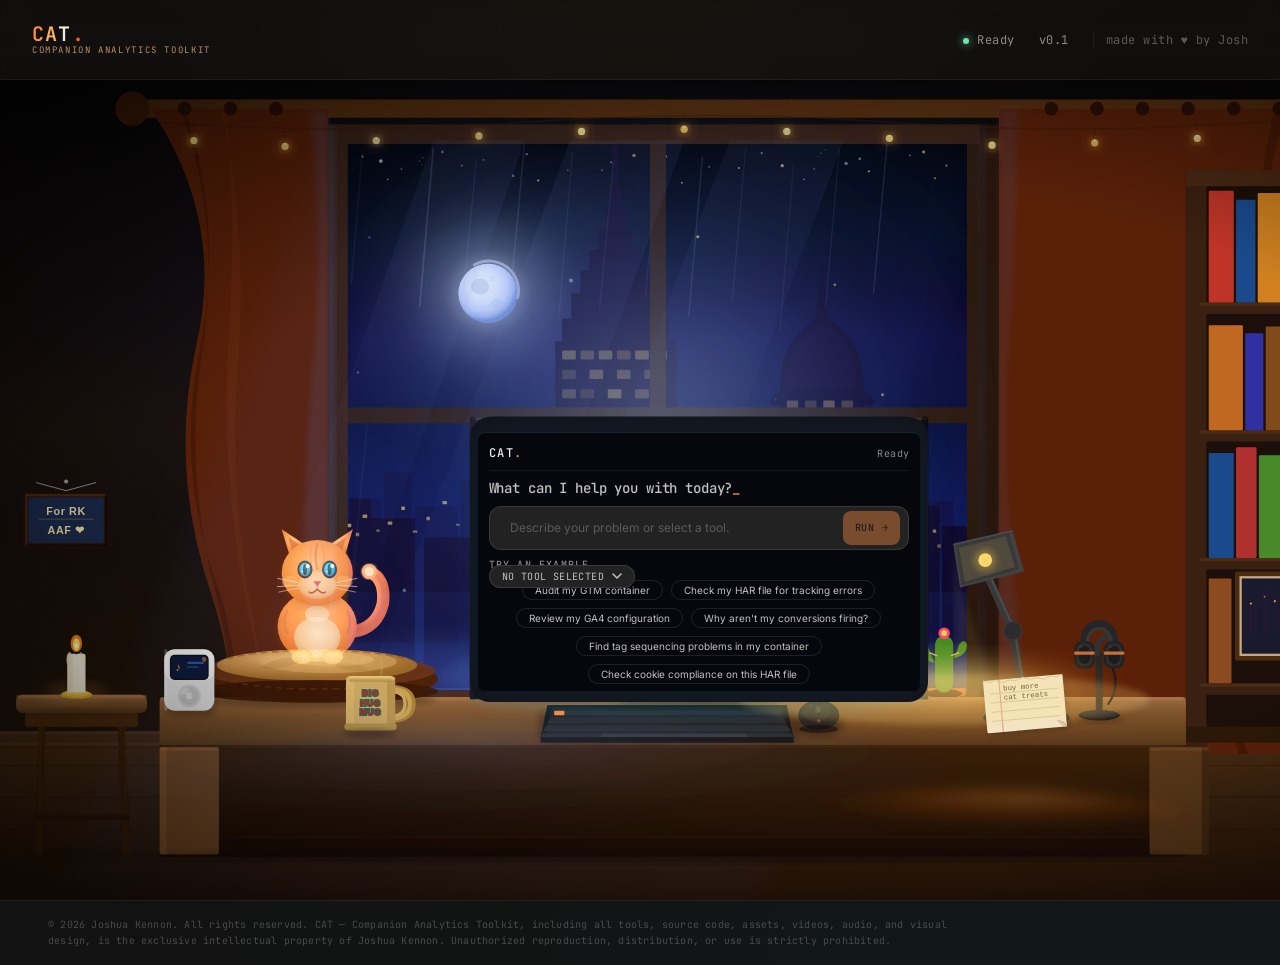
==== commit 100ef567: "Kill placeholder image, fix dead clicks, fix RUN button Placeholder image: - Remove all poster refer" ====
--- a/index.html
+++ b/index.html
@@ -116,19 +116,6 @@
       window.CAT_ASSET_CONFIG = {
         type: "video",
         src: "./new%20assets/hero-main-v2.mp4",
-        poster: "./new%20assets/hero-main.png",
-        stateSources: {
-          idle:        "./new%20assets/hero-main-v2.mp4",
-          attentive:   "./new%20assets/face-curious.mp4",
-          active:      "./new%20assets/runner-right.mp4",
-          celebratory: "./new%20assets/play-bow.mp4",
-        },
-        statePosterSources: {
-          idle:        "./new%20assets/hero-main.png",
-          attentive:   "./new%20assets/face-curious.png",
-          active:      "./new%20assets/runner-right.png",
-          celebratory: "./new%20assets/play-bow.png",
-        },
       };
     </script>
     <script type="module" src="./scripts/app.js"></script>
--- a/styles/components.css
+++ b/styles/components.css
@@ -114,10 +114,12 @@
 }
 
 /* Cat: mix-blend-mode:screen on the container composites the whole group (video on black)
- * against the scene below — black pixels disappear, cat colors show through naturally. */
+ * against the scene below — black pixels disappear, cat colors show through naturally.
+ * z-index:1 keeps the cat above the SVG scene (z-index:-1) but below the monitor face
+ * (z-index:2) and monitor UI (z-index:3), ensuring the UI always wins pointer events. */
 .hero__cat {
   position: absolute;
-  z-index: auto;
+  z-index: 1;
   overflow: hidden;
   background: transparent;
   mix-blend-mode: screen;
--- a/styles/scene.css
+++ b/styles/scene.css
@@ -18,6 +18,10 @@
   display: block;
   width: 100%;
   height: 100%;
+  /* Prevent the SVG root (and any un-targeted SVG surface such as fills,
+     gradients, vignette rects) from absorbing pointer events.  Individual
+     interactive groups opt back in via inline pointer-events:all. */
+  pointer-events: none;
 }
 
 /* ===== Curtain animations ===== */
@@ -183,43 +187,12 @@
   background: #000;
   opacity: 0;
   pointer-events: none;
-  transition: opacity 0.65s cubic-bezier(0.4, 0, 0.2, 1);
+  transition: opacity 0.25s ease;
 }
 
 .cat-overlay--visible {
   opacity: 1;
   pointer-events: all;
-}
-
-.cat-overlay--fading-out {
-  opacity: 0;
-  transition: opacity 0.8s cubic-bezier(0.4, 0, 0.2, 1);
-}
-
-.cat-overlay__video {
-  position: absolute;
-  inset: 0;
-  width: 100%;
-  height: 100%;
-  object-fit: contain;
-  mix-blend-mode: screen;
-}
-
-/* ===== Report entrance runner ===== */
-.cat-runner {
-  position: fixed;
-  bottom: 72px;
-  left: -260px;
-  width: 220px;
-  height: 220px;
-  z-index: 9001;
-  pointer-events: none;
-  /* Start off-screen, transition set in JS after first paint */
-}
-
-.cat-runner--go {
-  transition: left 1.0s cubic-bezier(0.4, 0, 0.6, 1);
-  left: calc(100vw + 260px);
 }
 
 /* ===== Desk item interaction cursors ===== */
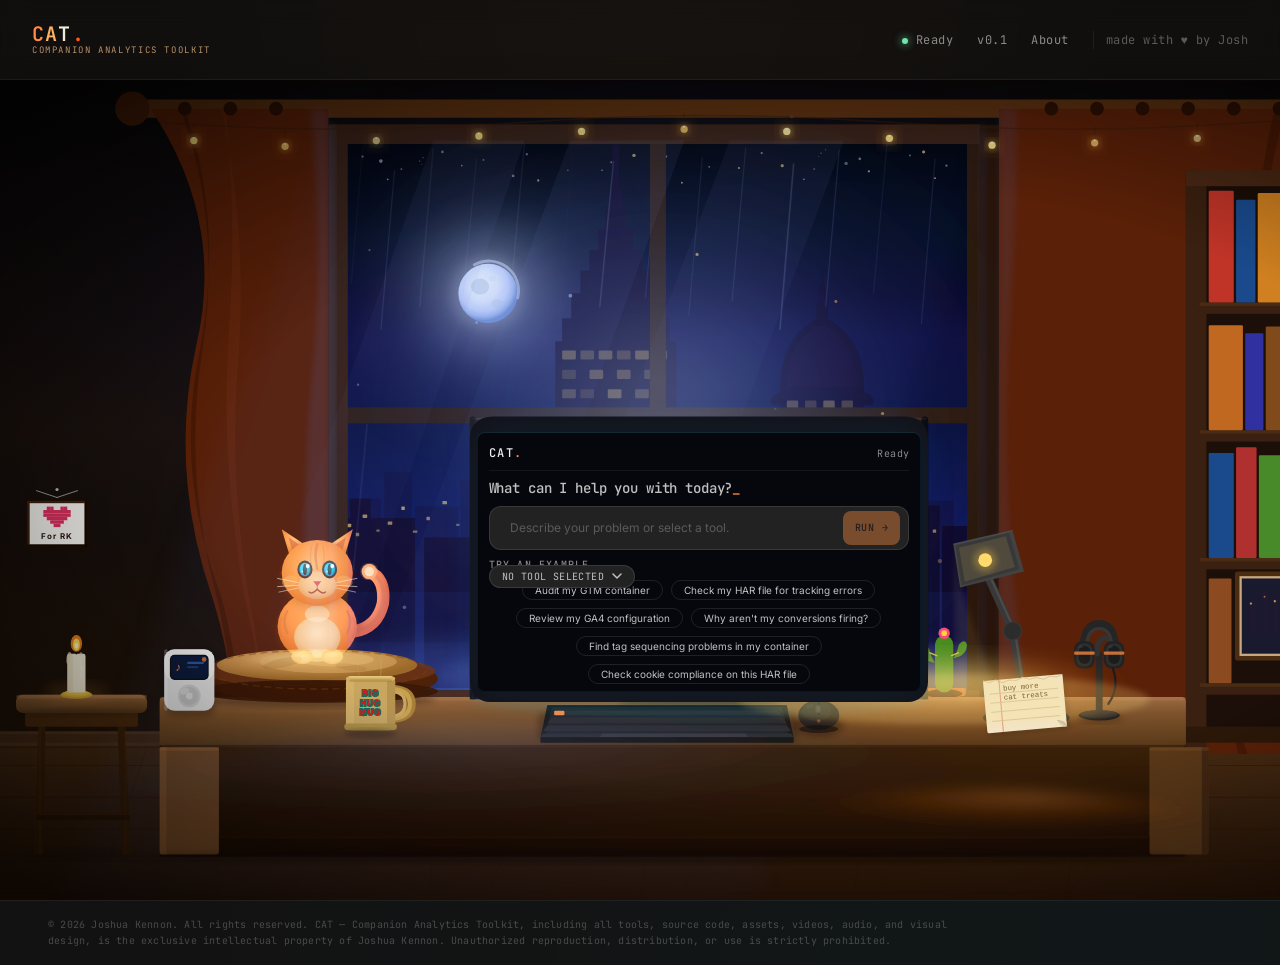
==== commit 1ef6008b: "Add about page + fix picture frame to pixel heart + For RK text - about.html: full about page with h" ====
--- a/index.html
+++ b/index.html
@@ -38,6 +38,7 @@
         <div class="header-meta">
           <span><span class="status-dot"></span>Ready</span>
           <span>v0.1</span>
+          <a href="./about.html" class="header-nav-link">About</a>
           <span class="header-credit">made with ♥ by Josh</span>
         </div>
       </header>
--- a/styles/components.css
+++ b/styles/components.css
@@ -79,6 +79,25 @@
   letter-spacing: var(--tracking-wide);
   padding-left: var(--space-3);
   border-left: 1px solid rgba(255,255,255,0.1);
+}
+
+/* Subtle nav link used in header-meta (e.g. About) */
+.header-nav-link {
+  font-family: var(--font-mono);
+  font-size: var(--fs-xs);
+  color: var(--text-muted);
+  letter-spacing: var(--tracking-wide);
+  text-decoration: none;
+  transition: color var(--dur-fast) var(--ease-out);
+}
+
+.header-nav-link:hover {
+  color: var(--text-primary);
+}
+
+.header-nav-link--active {
+  color: var(--accent-orange);
+  opacity: 0.9;
 }
 
 .legal-footer {
--- a/styles/scene.css
+++ b/styles/scene.css
@@ -193,6 +193,12 @@
 .cat-overlay--visible {
   opacity: 1;
   pointer-events: all;
+}
+
+/* ===== Picture frame — own compositor layer so curtain animation doesn't bleed ===== */
+#s-picture-frame {
+  will-change: transform;
+  isolation: isolate;
 }
 
 /* ===== Desk item interaction cursors ===== */
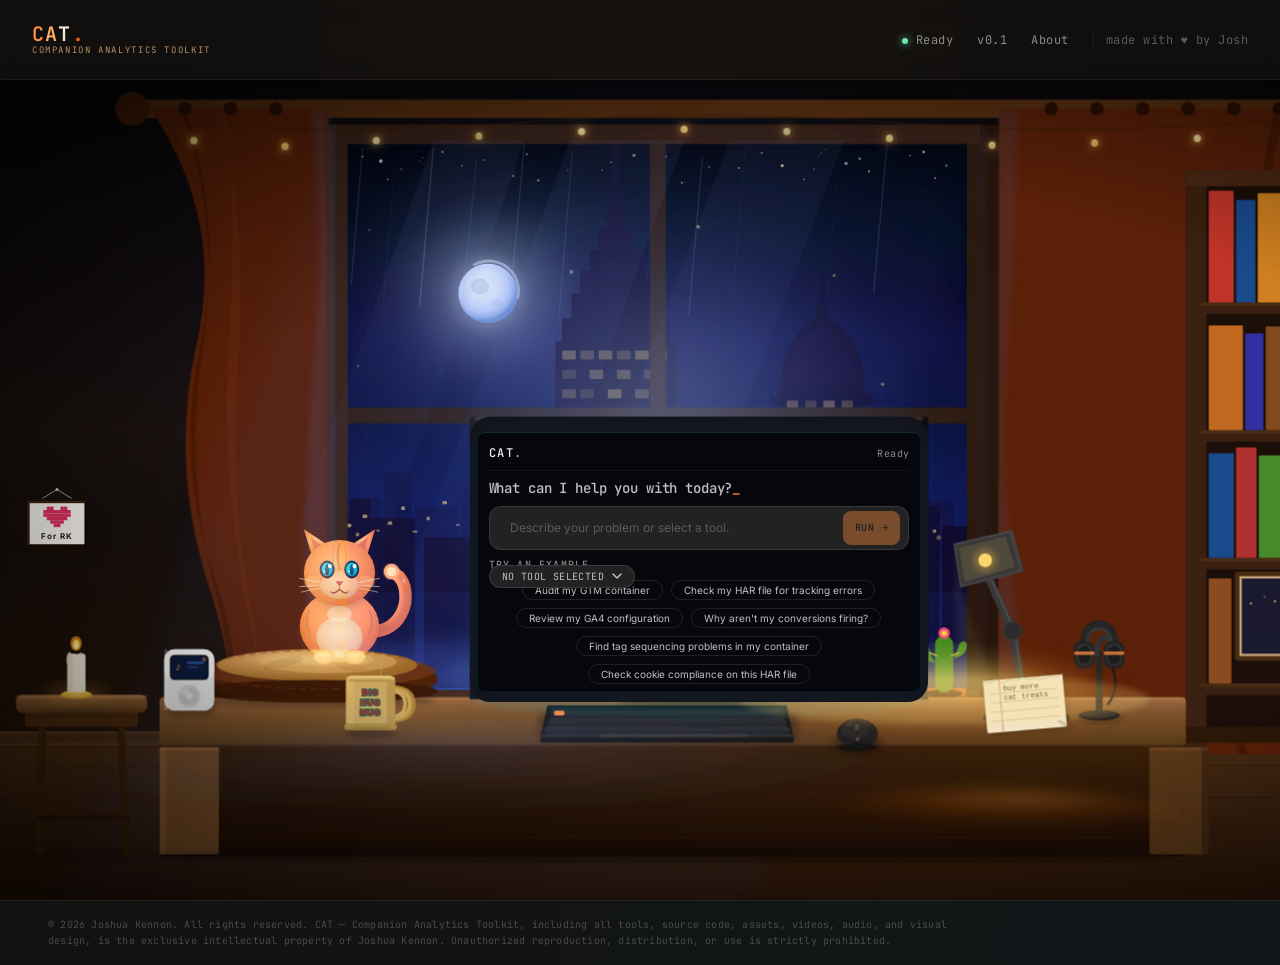
==== commit ff44cccb: "Favicon, lamp fix, mouse+mug drag, music on about page - favicon.svg: cute pixel cat with dark bg, g" ====
--- a/index.html
+++ b/index.html
@@ -21,6 +21,7 @@
       href="https://fonts.googleapis.com/css2?family=Inter:wght@400;500;600&family=JetBrains+Mono:wght@400;500&display=swap"
       rel="stylesheet"
     />
+    <link rel="icon" type="image/svg+xml" href="./favicon.svg"/>
     <link rel="stylesheet" href="./styles/tokens.css" />
     <link rel="stylesheet" href="./styles/base.css" />
     <link rel="stylesheet" href="./styles/components.css" />
--- a/styles/components.css
+++ b/styles/components.css
@@ -540,6 +540,19 @@
   border-color: var(--accent-orange);
   color: var(--text-primary);
   background: var(--accent-orange-soft);
+}
+
+/* Sample-file chip — accented, stands out from regular example chips */
+.chip--sample {
+  border-color: var(--accent-orange);
+  color: var(--accent-orange);
+  background: var(--accent-orange-soft);
+  font-weight: 500;
+}
+
+.chip--sample:hover {
+  background: var(--accent-orange);
+  color: #fff;
 }
 
 /* ---------- Cat container ---------- */
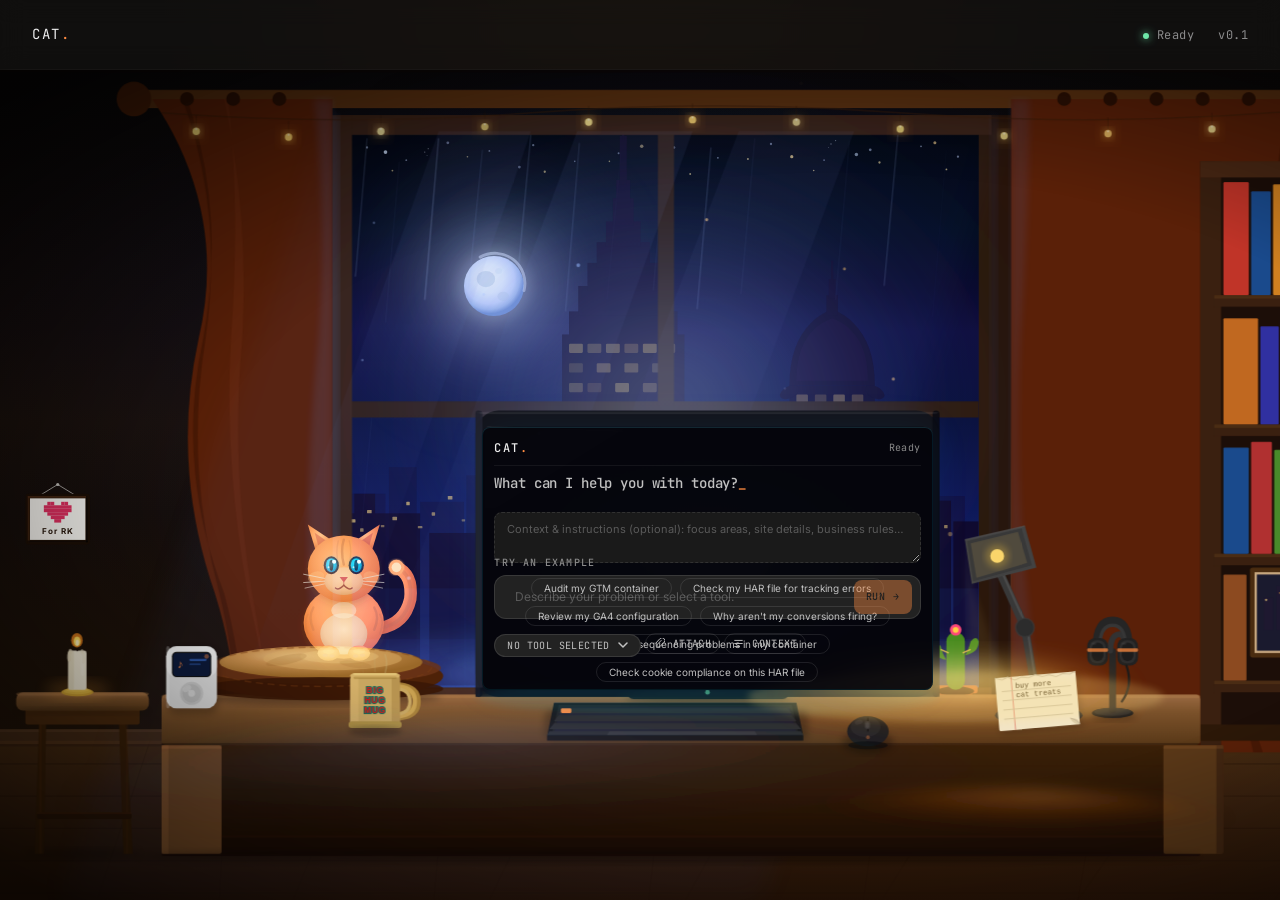
==== commit 51f53a6f: "Wire file upload + context/instructions into the terminal Attach button, file chips, and collapsible" ====
--- a/index.html
+++ b/index.html
@@ -21,7 +21,6 @@
       href="https://fonts.googleapis.com/css2?family=Inter:wght@400;500;600&family=JetBrains+Mono:wght@400;500&display=swap"
       rel="stylesheet"
     />
-    <link rel="icon" type="image/svg+xml" href="./favicon.svg"/>
     <link rel="stylesheet" href="./styles/tokens.css" />
     <link rel="stylesheet" href="./styles/base.css" />
     <link rel="stylesheet" href="./styles/components.css" />
@@ -30,17 +29,10 @@
   <body>
     <div class="app-shell">
       <header class="app-header">
-        <div class="wordmark">
-          <div class="wordmark__logo">
-            <span class="wm-c">C</span><span class="wm-a">A</span><span class="wm-t">T</span><span class="wm-dot">.</span>
-          </div>
-          <div class="wordmark__tagline">Companion Analytics Toolkit</div>
-        </div>
+        <div class="wordmark">CAT<span>.</span></div>
         <div class="header-meta">
           <span><span class="status-dot"></span>Ready</span>
           <span>v0.1</span>
-          <a href="./about.html" class="header-nav-link">About</a>
-          <span class="header-credit">made with ♥ by Josh</span>
         </div>
       </header>
 
@@ -50,9 +42,6 @@
 
         <!-- Cat: absolutely positioned over SVG desk zone by scene.js -->
         <div class="cat-stage hero__cat" data-cat data-state="idle"></div>
-
-        <!-- Monitor face: solid overlay sits above cat, masking cat body behind bezel -->
-        <div class="hero__monitor-face" data-monitor-face aria-hidden="true"></div>
 
         <!-- Monitor UI: absolutely positioned over SVG monitor screen by scene.js -->
         <div class="hero__monitor-ui" data-monitor-ui>
@@ -64,6 +53,23 @@
           <h1 class="monitor-prompt">What can I help you with today?</h1>
 
           <form class="composer monitor-composer" data-composer autocomplete="off">
+            <div class="composer__attachments" data-attachments hidden></div>
+
+            <div
+              class="composer__context"
+              data-context-panel
+              hidden
+            >
+              <label class="sr-only" for="composer-context">Context &amp; instructions</label>
+              <textarea
+                id="composer-context"
+                class="composer__context-input"
+                rows="2"
+                placeholder="Context &amp; instructions (optional): focus areas, site details, business rules…"
+                data-context-input
+              ></textarea>
+            </div>
+
             <div class="composer__row">
               <label class="sr-only" for="composer-input">Describe your problem</label>
               <textarea
@@ -83,25 +89,61 @@
               </button>
             </div>
 
-            <div class="tool-select">
+            <div class="composer__toolbar">
+              <div class="tool-select">
+                <button
+                  type="button"
+                  class="tool-select__trigger"
+                  data-tool-trigger
+                  aria-haspopup="listbox"
+                  aria-expanded="false"
+                >
+                  <span data-tool-label>No tool selected</span>
+                  <svg class="tool-select__caret" viewBox="0 0 10 10" aria-hidden="true">
+                    <path d="M 1 3 L 5 7 L 9 3" stroke="currentColor" stroke-width="1.5" fill="none" stroke-linecap="round" stroke-linejoin="round"/>
+                  </svg>
+                </button>
+                <div
+                  class="tool-select__menu"
+                  data-tool-menu
+                  role="listbox"
+                  data-open="false"
+                ></div>
+              </div>
+
               <button
                 type="button"
-                class="tool-select__trigger"
-                data-tool-trigger
-                aria-haspopup="listbox"
+                class="composer__ghost"
+                data-attach-trigger
+                aria-label="Attach files"
+              >
+                <svg class="composer__ghost-icon" viewBox="0 0 16 16" aria-hidden="true">
+                  <path d="M10.5 3.5 5 9a2.5 2.5 0 0 0 3.5 3.5l6-6a4 4 0 0 0-5.7-5.7L2.5 7.6" stroke="currentColor" stroke-width="1.4" fill="none" stroke-linecap="round" stroke-linejoin="round"/>
+                </svg>
+                <span>Attach</span>
+              </button>
+
+              <button
+                type="button"
+                class="composer__ghost"
+                data-context-toggle
                 aria-expanded="false"
+                aria-controls="composer-context"
               >
-                <span data-tool-label>No tool selected</span>
-                <svg class="tool-select__caret" viewBox="0 0 10 10" aria-hidden="true">
-                  <path d="M 1 3 L 5 7 L 9 3" stroke="currentColor" stroke-width="1.5" fill="none" stroke-linecap="round" stroke-linejoin="round"/>
+                <svg class="composer__ghost-icon" viewBox="0 0 16 16" aria-hidden="true">
+                  <path d="M2.5 3.5h11M2.5 8h11M2.5 12.5h7" stroke="currentColor" stroke-width="1.4" stroke-linecap="round"/>
                 </svg>
+                <span>Context</span>
               </button>
-              <div
-                class="tool-select__menu"
-                data-tool-menu
-                role="listbox"
-                data-open="false"
-              ></div>
+
+              <input
+                type="file"
+                class="sr-only"
+                data-file-input
+                multiple
+                tabindex="-1"
+                aria-hidden="true"
+              />
             </div>
           </form>
 
@@ -110,14 +152,23 @@
       </main>
     </div>
 
-    <footer class="legal-footer">
-      <p>&copy; 2026 Joshua Kennon. All rights reserved. CAT — Companion Analytics Toolkit, including all tools, source code, assets, videos, audio, and visual design, is the exclusive intellectual property of Joshua Kennon. Unauthorized reproduction, distribution, or use is strictly prohibited.</p>
-    </footer>
-
     <script>
       window.CAT_ASSET_CONFIG = {
         type: "video",
         src: "./new%20assets/hero-main-v2.mp4",
+        poster: "./new%20assets/hero-main.png",
+        stateSources: {
+          idle:        "./new%20assets/hero-main-v2.mp4",
+          attentive:   "./new%20assets/face-curious.mp4",
+          active:      "./new%20assets/runner-right.mp4",
+          celebratory: "./new%20assets/play-bow.mp4",
+        },
+        statePosterSources: {
+          idle:        "./new%20assets/hero-main.png",
+          attentive:   "./new%20assets/face-curious.png",
+          active:      "./new%20assets/runner-right.png",
+          celebratory: "./new%20assets/play-bow.png",
+        },
       };
     </script>
     <script type="module" src="./scripts/app.js"></script>
--- a/styles/components.css
+++ b/styles/components.css
@@ -15,7 +15,7 @@
   align-items: center;
   justify-content: space-between;
   padding: var(--space-5) var(--space-6);
-  border-bottom: 1px solid rgba(255, 255, 255, 0.08);
+  border-bottom: 1px solid rgba(255, 255, 255, 0.05);
   /* Transparent so the scene bleeds through — Pixar cinema feel */
   background: rgba(6, 3, 1, 0.45);
   backdrop-filter: blur(12px);
@@ -25,31 +25,15 @@
 }
 
 .app-header .wordmark {
-  display: flex;
-  flex-direction: column;
-  gap: 2px;
-}
-
-.wordmark__logo {
-  font-family: var(--font-mono);
-  font-size: 1.25rem;
-  font-weight: 600;
-  letter-spacing: 0.06em;
-  line-height: 1;
-}
-
-.wm-c  { color: #ff8c42; }
-.wm-a  { color: #ffb060; }
-.wm-t  { color: #f0e8d8; }
-.wm-dot { color: #ff5a1a; }
-
-.wordmark__tagline {
-  font-family: var(--font-mono);
-  font-size: 9px;
-  letter-spacing: 0.18em;
-  text-transform: uppercase;
-  color: rgba(255, 200, 140, 0.70);
-  line-height: 1;
+  font-family: var(--font-mono);
+  font-size: var(--fs-sm);
+  letter-spacing: var(--tracking-caps);
+  text-transform: uppercase;
+  color: var(--text-primary);
+}
+
+.app-header .wordmark span {
+  color: var(--accent-orange);
 }
 
 .app-header .header-meta {
@@ -71,51 +55,6 @@
   box-shadow: 0 0 8px var(--status-good);
 }
 
-.header-credit {
-  color: var(--text-muted);
-  opacity: 0.6;
-  font-size: var(--fs-xs);
-  font-family: var(--font-mono);
-  letter-spacing: var(--tracking-wide);
-  padding-left: var(--space-3);
-  border-left: 1px solid rgba(255,255,255,0.1);
-}
-
-/* Subtle nav link used in header-meta (e.g. About) */
-.header-nav-link {
-  font-family: var(--font-mono);
-  font-size: var(--fs-xs);
-  color: var(--text-muted);
-  letter-spacing: var(--tracking-wide);
-  text-decoration: none;
-  transition: color var(--dur-fast) var(--ease-out);
-}
-
-.header-nav-link:hover {
-  color: var(--text-primary);
-}
-
-.header-nav-link--active {
-  color: var(--accent-orange);
-  opacity: 0.9;
-}
-
-.legal-footer {
-  padding: var(--space-4) var(--space-7);
-  border-top: 1px solid rgba(255,255,255,0.06);
-  background: rgba(0,0,0,0.3);
-}
-
-.legal-footer p {
-  font-family: var(--font-mono);
-  font-size: 10px;
-  color: var(--text-muted);
-  opacity: 0.45;
-  line-height: 1.6;
-  max-width: 900px;
-  letter-spacing: 0.02em;
-}
-
 /* ---------- Homepage hero ---------- */
 .hero {
   flex: 1;
@@ -133,42 +72,25 @@
 }
 
 /* Cat: mix-blend-mode:screen on the container composites the whole group (video on black)
- * against the scene below — black pixels disappear, cat colors show through naturally.
- * z-index:1 keeps the cat above the SVG scene (z-index:-1) but below the monitor face
- * (z-index:2) and monitor UI (z-index:3), ensuring the UI always wins pointer events. */
+ * against the scene below — black pixels disappear, cat colors show through naturally. */
 .hero__cat {
   position: absolute;
-  z-index: 1;
+  z-index: auto;
   overflow: hidden;
   background: transparent;
   mix-blend-mode: screen;
-  transition: transform 0.45s cubic-bezier(0.34, 1.04, 0.64, 1);
-}
-
-.hero__cat.cat-stage--peeking {
-  transform: rotate(18deg) translateZ(0);
-  transform-origin: center bottom;
-}
-
-
-/* Monitor face: solid overlay above cat, hides cat body behind bezel */
-.hero__monitor-face {
-  position: absolute;
-  background: #13131a;
-  border-radius: 20px;
-  pointer-events: none;
-  z-index: 2;
-}
+}
+
 
 /* Monitor UI: absolute, positioned by JS over SVG monitor screen */
 .hero__monitor-ui {
   position: absolute;
-  z-index: 3;
+  z-index: 1;
   display: flex;
   flex-direction: column;
   gap: var(--space-2);
   padding: var(--space-3) var(--space-3) var(--space-2);
-  overflow: visible;
+  overflow: hidden;
   background: rgba(6, 6, 12, 0.92);
   border-radius: 8px;
   /* Screen-edge glow + subtle scanline character via top highlight */
@@ -269,25 +191,6 @@
 
 .monitor-composer .tool-select__menu {
   min-width: 200px;
-  max-height: 220px;
-  overflow-y: auto;
-}
-
-.monitor-composer .tool-select__option {
-  padding: 5px var(--space-2);
-  gap: 1px;
-}
-
-.monitor-composer .tool-select__option-name {
-  font-size: 10px;
-}
-
-.monitor-composer .tool-select__option-desc {
-  font-size: 9px;
-  white-space: nowrap;
-  overflow: hidden;
-  text-overflow: ellipsis;
-  max-width: 240px;
 }
 
 /* Suggestions inside the monitor screen */
@@ -404,6 +307,191 @@
 
 .composer__submit:hover .composer__submit-arrow {
   transform: translateX(2px);
+}
+
+/* Composer toolbar: tool select + attach + context buttons */
+.composer__toolbar {
+  display: flex;
+  flex-wrap: wrap;
+  align-items: center;
+  gap: var(--space-2);
+}
+
+.composer__ghost {
+  display: inline-flex;
+  align-items: center;
+  gap: var(--space-2);
+  background: transparent;
+  border: 1px solid var(--border-default);
+  color: var(--text-secondary);
+  font-family: var(--font-mono);
+  font-size: var(--fs-xs);
+  letter-spacing: var(--tracking-wide);
+  text-transform: uppercase;
+  padding: var(--space-2) var(--space-3);
+  border-radius: var(--radius-pill);
+  cursor: pointer;
+  transition: border-color var(--dur-fast) var(--ease-out),
+    color var(--dur-fast) var(--ease-out),
+    background var(--dur-fast) var(--ease-out);
+}
+
+.composer__ghost:hover {
+  border-color: var(--accent-orange);
+  color: var(--text-primary);
+  background: var(--accent-orange-soft);
+}
+
+.composer__ghost[aria-expanded="true"],
+.composer__ghost.is-active {
+  border-color: var(--accent-blue);
+  color: var(--text-primary);
+  background: var(--accent-blue-soft);
+}
+
+.composer__ghost.has-value {
+  border-color: var(--accent-orange);
+  color: var(--text-primary);
+}
+
+.composer__ghost-icon {
+  width: 14px;
+  height: 14px;
+  flex-shrink: 0;
+}
+
+/* Attachment chip rack */
+.composer__attachments {
+  display: flex;
+  flex-wrap: wrap;
+  gap: var(--space-2);
+}
+
+.composer__chip {
+  display: inline-flex;
+  align-items: center;
+  gap: var(--space-2);
+  background: var(--surface-2);
+  border: 1px solid var(--border-default);
+  border-radius: var(--radius-pill);
+  padding: 2px var(--space-2) 2px var(--space-3);
+  font-family: var(--font-mono);
+  font-size: var(--fs-xs);
+  color: var(--text-secondary);
+  max-width: 100%;
+}
+
+.composer__chip--primary {
+  border-color: var(--accent-orange);
+  color: var(--text-primary);
+  background: var(--accent-orange-soft);
+}
+
+.composer__chip--context {
+  border-color: var(--border-strong);
+}
+
+.composer__chip-role {
+  font-size: 10px;
+  letter-spacing: var(--tracking-caps);
+  text-transform: uppercase;
+  color: var(--text-muted);
+}
+
+.composer__chip--primary .composer__chip-role {
+  color: var(--accent-orange);
+}
+
+.composer__chip-name {
+  overflow: hidden;
+  text-overflow: ellipsis;
+  white-space: nowrap;
+  max-width: 180px;
+}
+
+.composer__chip-size {
+  color: var(--text-muted);
+  font-size: 10px;
+}
+
+.composer__chip-remove {
+  background: transparent;
+  border: 0;
+  color: var(--text-muted);
+  cursor: pointer;
+  font-size: var(--fs-md);
+  line-height: 1;
+  padding: 0 2px;
+  border-radius: 50%;
+  transition: color var(--dur-fast) var(--ease-out),
+    background var(--dur-fast) var(--ease-out);
+}
+
+.composer__chip-remove:hover {
+  color: var(--text-primary);
+  background: rgba(255, 255, 255, 0.08);
+}
+
+/* Context panel */
+.composer__context {
+  display: flex;
+}
+
+.composer__context-input {
+  flex: 1;
+  background: var(--surface-1);
+  border: 1px dashed var(--border-default);
+  color: var(--text-primary);
+  font-family: var(--font-sans);
+  font-size: var(--fs-sm);
+  padding: var(--space-2) var(--space-3);
+  resize: vertical;
+  line-height: var(--lh-normal);
+  border-radius: var(--radius-md);
+  min-height: 44px;
+  max-height: 160px;
+  width: 100%;
+}
+
+.composer__context-input:focus {
+  outline: none;
+  border-color: var(--accent-blue);
+  border-style: solid;
+  box-shadow: var(--shadow-glow-blue);
+}
+
+.composer__context-input::placeholder {
+  color: var(--text-faint);
+}
+
+/* Monitor-scaled variants */
+.monitor-composer .composer__toolbar {
+  gap: var(--space-1);
+}
+
+.monitor-composer .composer__ghost {
+  font-size: 10px;
+  padding: 3px var(--space-2);
+}
+
+.monitor-composer .composer__ghost-icon {
+  width: 11px;
+  height: 11px;
+}
+
+.monitor-composer .composer__chip {
+  font-size: 10px;
+  padding: 1px var(--space-2) 1px var(--space-2);
+}
+
+.monitor-composer .composer__chip-name {
+  max-width: 120px;
+}
+
+.monitor-composer .composer__context-input {
+  font-size: 11px;
+  min-height: 32px;
+  max-height: 80px;
 }
 
 /* Dropdown */
@@ -542,19 +630,6 @@
   background: var(--accent-orange-soft);
 }
 
-/* Sample-file chip — accented, stands out from regular example chips */
-.chip--sample {
-  border-color: var(--accent-orange);
-  color: var(--accent-orange);
-  background: var(--accent-orange-soft);
-  font-weight: 500;
-}
-
-.chip--sample:hover {
-  background: var(--accent-orange);
-  color: #fff;
-}
-
 /* ---------- Cat container ---------- */
 .cat-stage {
   display: grid;
@@ -958,6 +1033,49 @@
   border-bottom: 1px solid var(--border-subtle);
 }
 
+/* Context card */
+.tool-result__card--context {
+  border-left: 3px solid var(--accent-blue);
+}
+
+.tool-result__ctx-list {
+  display: grid;
+  gap: var(--space-3);
+}
+
+.tool-result__ctx-row {
+  display: grid;
+  grid-template-columns: 120px 1fr;
+  gap: var(--space-3);
+  align-items: baseline;
+}
+
+.tool-result__ctx-label {
+  font-family: var(--font-mono);
+  font-size: var(--fs-xs);
+  color: var(--text-muted);
+  text-transform: uppercase;
+  letter-spacing: var(--tracking-caps);
+}
+
+.tool-result__ctx-val {
+  font-size: var(--fs-sm);
+  color: var(--text-secondary);
+  white-space: pre-wrap;
+  word-break: break-word;
+}
+
+.tool-result__ctx-val em {
+  color: var(--text-muted);
+  font-style: normal;
+  font-family: var(--font-mono);
+  font-size: var(--fs-xs);
+}
+
+@media (max-width: 600px) {
+  .tool-result__ctx-row { grid-template-columns: 1fr; }
+}
+
 /* Pass state */
 .tool-result__pass {
   color: var(--status-good);
@@ -966,215 +1084,3 @@
   padding: var(--space-6);
   text-align: center;
 }
-
-/* ===== iPod Player ===== */
-.ipod {
-  position: fixed;
-  z-index: 9500;
-  display: none;
-  user-select: none;
-}
-
-.ipod__body {
-  width: 220px;
-  background: linear-gradient(170deg, #f0f0f0 0%, #d8d8d8 55%, #c0c0c0 100%);
-  border-radius: 26px;
-  box-shadow:
-    0 0 0 1.5px rgba(255,255,255,0.85) inset,
-    0 0 0 2px rgba(0,0,0,0.2),
-    0 16px 48px rgba(0,0,0,0.6),
-    0 4px 10px rgba(0,0,0,0.35);
-  padding: 14px 16px 18px;
-  display: flex;
-  flex-direction: column;
-  gap: 12px;
-  cursor: grab;
-}
-.ipod__body:active { cursor: grabbing; }
-
-.ipod__top-bar {
-  display: flex;
-  align-items: center;
-  justify-content: space-between;
-}
-
-.ipod__brand {
-  font-family: 'Inter', sans-serif;
-  font-size: 11px;
-  font-weight: 700;
-  color: #444;
-  letter-spacing: 0.05em;
-}
-
-.ipod__close {
-  background: rgba(0,0,0,0.1);
-  border: none;
-  border-radius: 50%;
-  width: 20px;
-  height: 20px;
-  font-size: 11px;
-  cursor: pointer;
-  color: #555;
-  display: flex;
-  align-items: center;
-  justify-content: center;
-  line-height: 1;
-}
-.ipod__close:hover { background: rgba(0,0,0,0.18); color: #111; }
-
-.ipod__screen-bezel {
-  background: #0d0d0d;
-  border-radius: 8px;
-  padding: 3px;
-  box-shadow: inset 0 2px 8px rgba(0,0,0,0.8);
-}
-
-.ipod__screen {
-  background: linear-gradient(180deg, #0a1830 0%, #0c1e40 100%);
-  border-radius: 6px;
-  padding: 10px 12px 8px;
-  min-height: 72px;
-  display: flex;
-  flex-direction: column;
-}
-
-.ipod__now-playing {
-  font-family: 'JetBrains Mono', monospace;
-  font-size: 7px;
-  letter-spacing: 0.18em;
-  color: #3a5a9a;
-  margin-bottom: 4px;
-}
-
-.ipod__track-name {
-  font-family: 'Inter', sans-serif;
-  font-size: 13px;
-  font-weight: 700;
-  color: #ddeaff;
-  white-space: nowrap;
-  overflow: hidden;
-  text-overflow: ellipsis;
-  line-height: 1.2;
-}
-
-.ipod__artist {
-  font-family: 'Inter', sans-serif;
-  font-size: 9px;
-  color: #5070b0;
-  margin-top: 2px;
-}
-
-.ipod__progress-row {
-  display: flex;
-  align-items: center;
-  gap: 8px;
-  margin-top: auto;
-  padding-top: 8px;
-}
-
-.ipod__progress-bar {
-  flex: 1;
-  height: 2px;
-  background: #182848;
-  border-radius: 1px;
-  overflow: hidden;
-}
-
-.ipod__progress-fill {
-  height: 100%;
-  width: 0%;
-  background: #ff8c42;
-  border-radius: 1px;
-  transition: width 0.5s linear;
-}
-
-.ipod__time {
-  font-family: 'JetBrains Mono', monospace;
-  font-size: 8px;
-  color: #4060a0;
-  min-width: 28px;
-  text-align: right;
-}
-
-/* Click wheel */
-.ipod__wheel-outer {
-  position: relative;
-  width: 144px;
-  height: 144px;
-  margin: 0 auto;
-}
-
-.ipod__wheel-ring {
-  width: 100%;
-  height: 100%;
-  border-radius: 50%;
-  background: radial-gradient(circle at 38% 32%, #cacaca, #9e9e9e 60%, #888 100%);
-  box-shadow:
-    0 0 0 2px rgba(255,255,255,0.6) inset,
-    0 4px 12px rgba(0,0,0,0.45);
-  position: relative;
-}
-
-.ipod__btn {
-  position: absolute;
-  background: none;
-  border: none;
-  font-size: 12px;
-  color: #3a3a3a;
-  cursor: pointer;
-  font-weight: 700;
-  width: 36px;
-  height: 36px;
-  display: flex;
-  align-items: center;
-  justify-content: center;
-  border-radius: 50%;
-  transition: color 0.1s, background 0.1s;
-  line-height: 1;
-  padding: 0;
-}
-.ipod__btn:hover { color: #000; background: rgba(255,255,255,0.25); }
-
-/* Vol+ top, Next right, Vol- bottom, Prev left */
-.ipod__btn--vol-up   { top: 4px;    left: 50%; transform: translateX(-50%); }
-.ipod__btn--next     { right: 4px;  top: 50%;  transform: translateY(-50%); }
-.ipod__btn--vol-down { bottom: 4px; left: 50%; transform: translateX(-50%); }
-.ipod__btn--prev     { left: 4px;   top: 50%;  transform: translateY(-50%); }
-
-.ipod__btn--vol-up:active   { transform: translateX(-50%) scale(0.85); }
-.ipod__btn--next:active     { transform: translateY(-50%) scale(0.85); }
-.ipod__btn--vol-down:active { transform: translateX(-50%) scale(0.85); }
-.ipod__btn--prev:active     { transform: translateY(-50%) scale(0.85); }
-
-/* Center button */
-.ipod__center {
-  position: absolute;
-  top: 50%;
-  left: 50%;
-  transform: translate(-50%, -50%);
-  width: 52px;
-  height: 52px;
-  border-radius: 50%;
-  background: radial-gradient(circle at 38% 35%, #ebebeb, #c8c8c8 70%);
-  box-shadow:
-    0 0 0 1.5px rgba(255,255,255,0.7) inset,
-    0 2px 8px rgba(0,0,0,0.35);
-  border: none;
-  font-size: 17px;
-  cursor: pointer;
-  color: #222;
-  display: flex;
-  align-items: center;
-  justify-content: center;
-  transition: background 0.1s;
-}
-.ipod__center:hover  { background: radial-gradient(circle at 38% 35%, #f8f8f8, #d8d8d8 70%); }
-.ipod__center:active { transform: translate(-50%, -50%) scale(0.92); }
-
-.ipod__credit {
-  font-family: 'Inter', sans-serif;
-  font-size: 7px;
-  color: #a0a0a0;
-  text-align: center;
-  letter-spacing: 0.02em;
-}
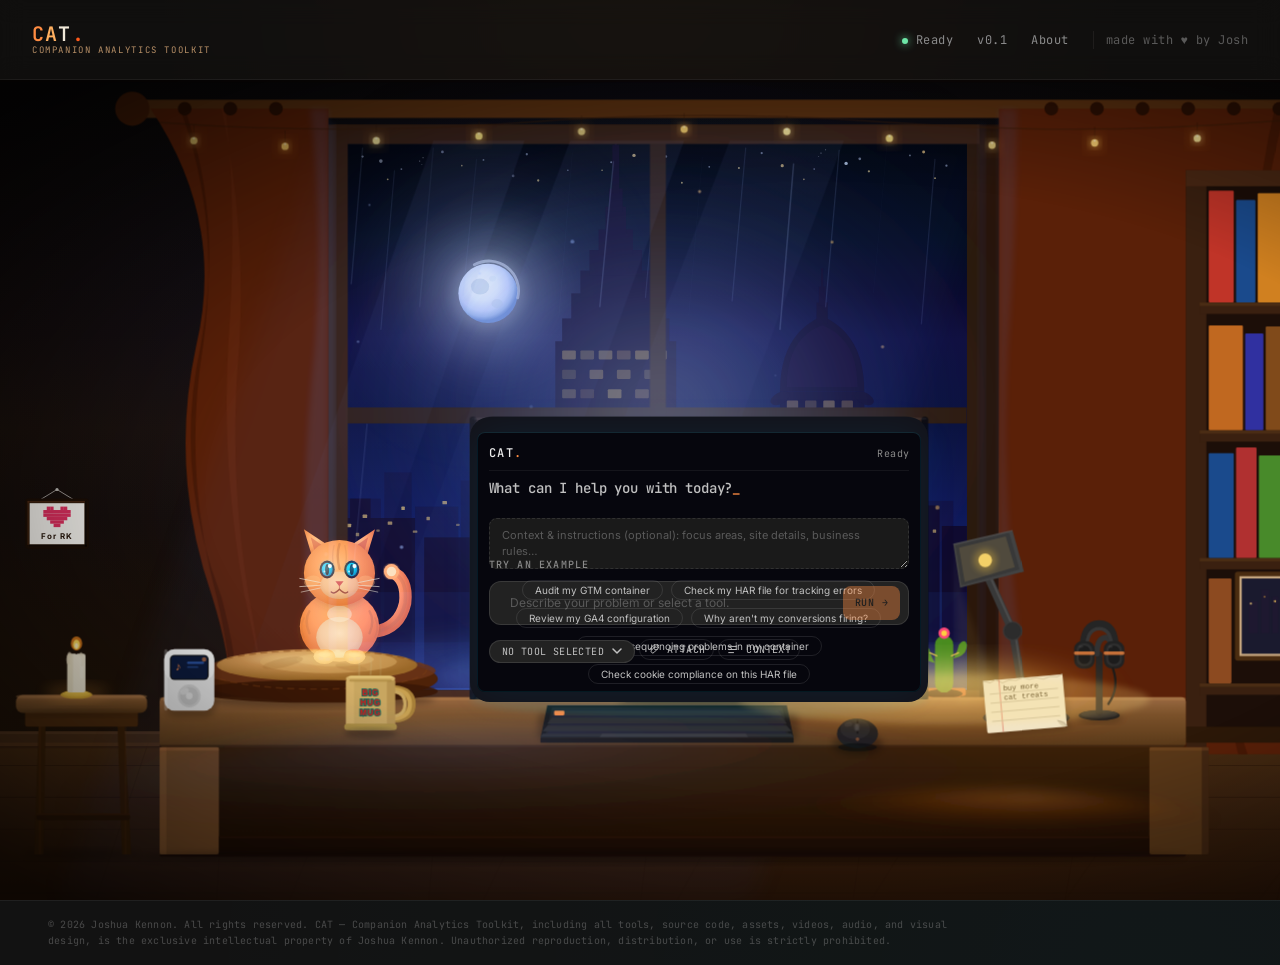
==== commit 4aab500f: "Merge origin/main into attach/context branch Resolves conflicts in scripts/app.js: keeps the new Att" ====
--- a/index.html
+++ b/index.html
@@ -21,6 +21,7 @@
       href="https://fonts.googleapis.com/css2?family=Inter:wght@400;500;600&family=JetBrains+Mono:wght@400;500&display=swap"
       rel="stylesheet"
     />
+    <link rel="icon" type="image/svg+xml" href="./favicon.svg"/>
     <link rel="stylesheet" href="./styles/tokens.css" />
     <link rel="stylesheet" href="./styles/base.css" />
     <link rel="stylesheet" href="./styles/components.css" />
@@ -29,10 +30,17 @@
   <body>
     <div class="app-shell">
       <header class="app-header">
-        <div class="wordmark">CAT<span>.</span></div>
+        <div class="wordmark">
+          <div class="wordmark__logo">
+            <span class="wm-c">C</span><span class="wm-a">A</span><span class="wm-t">T</span><span class="wm-dot">.</span>
+          </div>
+          <div class="wordmark__tagline">Companion Analytics Toolkit</div>
+        </div>
         <div class="header-meta">
           <span><span class="status-dot"></span>Ready</span>
           <span>v0.1</span>
+          <a href="./about.html" class="header-nav-link">About</a>
+          <span class="header-credit">made with ♥ by Josh</span>
         </div>
       </header>
 
@@ -42,6 +50,9 @@
 
         <!-- Cat: absolutely positioned over SVG desk zone by scene.js -->
         <div class="cat-stage hero__cat" data-cat data-state="idle"></div>
+
+        <!-- Monitor face: solid overlay sits above cat, masking cat body behind bezel -->
+        <div class="hero__monitor-face" data-monitor-face aria-hidden="true"></div>
 
         <!-- Monitor UI: absolutely positioned over SVG monitor screen by scene.js -->
         <div class="hero__monitor-ui" data-monitor-ui>
@@ -152,23 +163,14 @@
       </main>
     </div>
 
+    <footer class="legal-footer">
+      <p>&copy; 2026 Joshua Kennon. All rights reserved. CAT — Companion Analytics Toolkit, including all tools, source code, assets, videos, audio, and visual design, is the exclusive intellectual property of Joshua Kennon. Unauthorized reproduction, distribution, or use is strictly prohibited.</p>
+    </footer>
+
     <script>
       window.CAT_ASSET_CONFIG = {
         type: "video",
         src: "./new%20assets/hero-main-v2.mp4",
-        poster: "./new%20assets/hero-main.png",
-        stateSources: {
-          idle:        "./new%20assets/hero-main-v2.mp4",
-          attentive:   "./new%20assets/face-curious.mp4",
-          active:      "./new%20assets/runner-right.mp4",
-          celebratory: "./new%20assets/play-bow.mp4",
-        },
-        statePosterSources: {
-          idle:        "./new%20assets/hero-main.png",
-          attentive:   "./new%20assets/face-curious.png",
-          active:      "./new%20assets/runner-right.png",
-          celebratory: "./new%20assets/play-bow.png",
-        },
       };
     </script>
     <script type="module" src="./scripts/app.js"></script>
--- a/styles/components.css
+++ b/styles/components.css
@@ -15,7 +15,7 @@
   align-items: center;
   justify-content: space-between;
   padding: var(--space-5) var(--space-6);
-  border-bottom: 1px solid rgba(255, 255, 255, 0.05);
+  border-bottom: 1px solid rgba(255, 255, 255, 0.08);
   /* Transparent so the scene bleeds through — Pixar cinema feel */
   background: rgba(6, 3, 1, 0.45);
   backdrop-filter: blur(12px);
@@ -25,15 +25,31 @@
 }
 
 .app-header .wordmark {
-  font-family: var(--font-mono);
-  font-size: var(--fs-sm);
-  letter-spacing: var(--tracking-caps);
+  display: flex;
+  flex-direction: column;
+  gap: 2px;
+}
+
+.wordmark__logo {
+  font-family: var(--font-mono);
+  font-size: 1.25rem;
+  font-weight: 600;
+  letter-spacing: 0.06em;
+  line-height: 1;
+}
+
+.wm-c  { color: #ff8c42; }
+.wm-a  { color: #ffb060; }
+.wm-t  { color: #f0e8d8; }
+.wm-dot { color: #ff5a1a; }
+
+.wordmark__tagline {
+  font-family: var(--font-mono);
+  font-size: 9px;
+  letter-spacing: 0.18em;
   text-transform: uppercase;
-  color: var(--text-primary);
-}
-
-.app-header .wordmark span {
-  color: var(--accent-orange);
+  color: rgba(255, 200, 140, 0.70);
+  line-height: 1;
 }
 
 .app-header .header-meta {
@@ -55,6 +71,51 @@
   box-shadow: 0 0 8px var(--status-good);
 }
 
+.header-credit {
+  color: var(--text-muted);
+  opacity: 0.6;
+  font-size: var(--fs-xs);
+  font-family: var(--font-mono);
+  letter-spacing: var(--tracking-wide);
+  padding-left: var(--space-3);
+  border-left: 1px solid rgba(255,255,255,0.1);
+}
+
+/* Subtle nav link used in header-meta (e.g. About) */
+.header-nav-link {
+  font-family: var(--font-mono);
+  font-size: var(--fs-xs);
+  color: var(--text-muted);
+  letter-spacing: var(--tracking-wide);
+  text-decoration: none;
+  transition: color var(--dur-fast) var(--ease-out);
+}
+
+.header-nav-link:hover {
+  color: var(--text-primary);
+}
+
+.header-nav-link--active {
+  color: var(--accent-orange);
+  opacity: 0.9;
+}
+
+.legal-footer {
+  padding: var(--space-4) var(--space-7);
+  border-top: 1px solid rgba(255,255,255,0.06);
+  background: rgba(0,0,0,0.3);
+}
+
+.legal-footer p {
+  font-family: var(--font-mono);
+  font-size: 10px;
+  color: var(--text-muted);
+  opacity: 0.45;
+  line-height: 1.6;
+  max-width: 900px;
+  letter-spacing: 0.02em;
+}
+
 /* ---------- Homepage hero ---------- */
 .hero {
   flex: 1;
@@ -72,25 +133,42 @@
 }
 
 /* Cat: mix-blend-mode:screen on the container composites the whole group (video on black)
- * against the scene below — black pixels disappear, cat colors show through naturally. */
+ * against the scene below — black pixels disappear, cat colors show through naturally.
+ * z-index:1 keeps the cat above the SVG scene (z-index:-1) but below the monitor face
+ * (z-index:2) and monitor UI (z-index:3), ensuring the UI always wins pointer events. */
 .hero__cat {
   position: absolute;
-  z-index: auto;
+  z-index: 1;
   overflow: hidden;
   background: transparent;
   mix-blend-mode: screen;
-}
-
+  transition: transform 0.45s cubic-bezier(0.34, 1.04, 0.64, 1);
+}
+
+.hero__cat.cat-stage--peeking {
+  transform: rotate(18deg) translateZ(0);
+  transform-origin: center bottom;
+}
+
+
+/* Monitor face: solid overlay above cat, hides cat body behind bezel */
+.hero__monitor-face {
+  position: absolute;
+  background: #13131a;
+  border-radius: 20px;
+  pointer-events: none;
+  z-index: 2;
+}
 
 /* Monitor UI: absolute, positioned by JS over SVG monitor screen */
 .hero__monitor-ui {
   position: absolute;
-  z-index: 1;
+  z-index: 3;
   display: flex;
   flex-direction: column;
   gap: var(--space-2);
   padding: var(--space-3) var(--space-3) var(--space-2);
-  overflow: hidden;
+  overflow: visible;
   background: rgba(6, 6, 12, 0.92);
   border-radius: 8px;
   /* Screen-edge glow + subtle scanline character via top highlight */
@@ -191,6 +269,25 @@
 
 .monitor-composer .tool-select__menu {
   min-width: 200px;
+  max-height: 220px;
+  overflow-y: auto;
+}
+
+.monitor-composer .tool-select__option {
+  padding: 5px var(--space-2);
+  gap: 1px;
+}
+
+.monitor-composer .tool-select__option-name {
+  font-size: 10px;
+}
+
+.monitor-composer .tool-select__option-desc {
+  font-size: 9px;
+  white-space: nowrap;
+  overflow: hidden;
+  text-overflow: ellipsis;
+  max-width: 240px;
 }
 
 /* Suggestions inside the monitor screen */
@@ -630,6 +727,19 @@
   background: var(--accent-orange-soft);
 }
 
+/* Sample-file chip — accented, stands out from regular example chips */
+.chip--sample {
+  border-color: var(--accent-orange);
+  color: var(--accent-orange);
+  background: var(--accent-orange-soft);
+  font-weight: 500;
+}
+
+.chip--sample:hover {
+  background: var(--accent-orange);
+  color: #fff;
+}
+
 /* ---------- Cat container ---------- */
 .cat-stage {
   display: grid;
@@ -1084,3 +1194,215 @@
   padding: var(--space-6);
   text-align: center;
 }
+
+/* ===== iPod Player ===== */
+.ipod {
+  position: fixed;
+  z-index: 9500;
+  display: none;
+  user-select: none;
+}
+
+.ipod__body {
+  width: 220px;
+  background: linear-gradient(170deg, #f0f0f0 0%, #d8d8d8 55%, #c0c0c0 100%);
+  border-radius: 26px;
+  box-shadow:
+    0 0 0 1.5px rgba(255,255,255,0.85) inset,
+    0 0 0 2px rgba(0,0,0,0.2),
+    0 16px 48px rgba(0,0,0,0.6),
+    0 4px 10px rgba(0,0,0,0.35);
+  padding: 14px 16px 18px;
+  display: flex;
+  flex-direction: column;
+  gap: 12px;
+  cursor: grab;
+}
+.ipod__body:active { cursor: grabbing; }
+
+.ipod__top-bar {
+  display: flex;
+  align-items: center;
+  justify-content: space-between;
+}
+
+.ipod__brand {
+  font-family: 'Inter', sans-serif;
+  font-size: 11px;
+  font-weight: 700;
+  color: #444;
+  letter-spacing: 0.05em;
+}
+
+.ipod__close {
+  background: rgba(0,0,0,0.1);
+  border: none;
+  border-radius: 50%;
+  width: 20px;
+  height: 20px;
+  font-size: 11px;
+  cursor: pointer;
+  color: #555;
+  display: flex;
+  align-items: center;
+  justify-content: center;
+  line-height: 1;
+}
+.ipod__close:hover { background: rgba(0,0,0,0.18); color: #111; }
+
+.ipod__screen-bezel {
+  background: #0d0d0d;
+  border-radius: 8px;
+  padding: 3px;
+  box-shadow: inset 0 2px 8px rgba(0,0,0,0.8);
+}
+
+.ipod__screen {
+  background: linear-gradient(180deg, #0a1830 0%, #0c1e40 100%);
+  border-radius: 6px;
+  padding: 10px 12px 8px;
+  min-height: 72px;
+  display: flex;
+  flex-direction: column;
+}
+
+.ipod__now-playing {
+  font-family: 'JetBrains Mono', monospace;
+  font-size: 7px;
+  letter-spacing: 0.18em;
+  color: #3a5a9a;
+  margin-bottom: 4px;
+}
+
+.ipod__track-name {
+  font-family: 'Inter', sans-serif;
+  font-size: 13px;
+  font-weight: 700;
+  color: #ddeaff;
+  white-space: nowrap;
+  overflow: hidden;
+  text-overflow: ellipsis;
+  line-height: 1.2;
+}
+
+.ipod__artist {
+  font-family: 'Inter', sans-serif;
+  font-size: 9px;
+  color: #5070b0;
+  margin-top: 2px;
+}
+
+.ipod__progress-row {
+  display: flex;
+  align-items: center;
+  gap: 8px;
+  margin-top: auto;
+  padding-top: 8px;
+}
+
+.ipod__progress-bar {
+  flex: 1;
+  height: 2px;
+  background: #182848;
+  border-radius: 1px;
+  overflow: hidden;
+}
+
+.ipod__progress-fill {
+  height: 100%;
+  width: 0%;
+  background: #ff8c42;
+  border-radius: 1px;
+  transition: width 0.5s linear;
+}
+
+.ipod__time {
+  font-family: 'JetBrains Mono', monospace;
+  font-size: 8px;
+  color: #4060a0;
+  min-width: 28px;
+  text-align: right;
+}
+
+/* Click wheel */
+.ipod__wheel-outer {
+  position: relative;
+  width: 144px;
+  height: 144px;
+  margin: 0 auto;
+}
+
+.ipod__wheel-ring {
+  width: 100%;
+  height: 100%;
+  border-radius: 50%;
+  background: radial-gradient(circle at 38% 32%, #cacaca, #9e9e9e 60%, #888 100%);
+  box-shadow:
+    0 0 0 2px rgba(255,255,255,0.6) inset,
+    0 4px 12px rgba(0,0,0,0.45);
+  position: relative;
+}
+
+.ipod__btn {
+  position: absolute;
+  background: none;
+  border: none;
+  font-size: 12px;
+  color: #3a3a3a;
+  cursor: pointer;
+  font-weight: 700;
+  width: 36px;
+  height: 36px;
+  display: flex;
+  align-items: center;
+  justify-content: center;
+  border-radius: 50%;
+  transition: color 0.1s, background 0.1s;
+  line-height: 1;
+  padding: 0;
+}
+.ipod__btn:hover { color: #000; background: rgba(255,255,255,0.25); }
+
+/* Vol+ top, Next right, Vol- bottom, Prev left */
+.ipod__btn--vol-up   { top: 4px;    left: 50%; transform: translateX(-50%); }
+.ipod__btn--next     { right: 4px;  top: 50%;  transform: translateY(-50%); }
+.ipod__btn--vol-down { bottom: 4px; left: 50%; transform: translateX(-50%); }
+.ipod__btn--prev     { left: 4px;   top: 50%;  transform: translateY(-50%); }
+
+.ipod__btn--vol-up:active   { transform: translateX(-50%) scale(0.85); }
+.ipod__btn--next:active     { transform: translateY(-50%) scale(0.85); }
+.ipod__btn--vol-down:active { transform: translateX(-50%) scale(0.85); }
+.ipod__btn--prev:active     { transform: translateY(-50%) scale(0.85); }
+
+/* Center button */
+.ipod__center {
+  position: absolute;
+  top: 50%;
+  left: 50%;
+  transform: translate(-50%, -50%);
+  width: 52px;
+  height: 52px;
+  border-radius: 50%;
+  background: radial-gradient(circle at 38% 35%, #ebebeb, #c8c8c8 70%);
+  box-shadow:
+    0 0 0 1.5px rgba(255,255,255,0.7) inset,
+    0 2px 8px rgba(0,0,0,0.35);
+  border: none;
+  font-size: 17px;
+  cursor: pointer;
+  color: #222;
+  display: flex;
+  align-items: center;
+  justify-content: center;
+  transition: background 0.1s;
+}
+.ipod__center:hover  { background: radial-gradient(circle at 38% 35%, #f8f8f8, #d8d8d8 70%); }
+.ipod__center:active { transform: translate(-50%, -50%) scale(0.92); }
+
+.ipod__credit {
+  font-family: 'Inter', sans-serif;
+  font-size: 7px;
+  color: #a0a0a0;
+  text-align: center;
+  letter-spacing: 0.02em;
+}
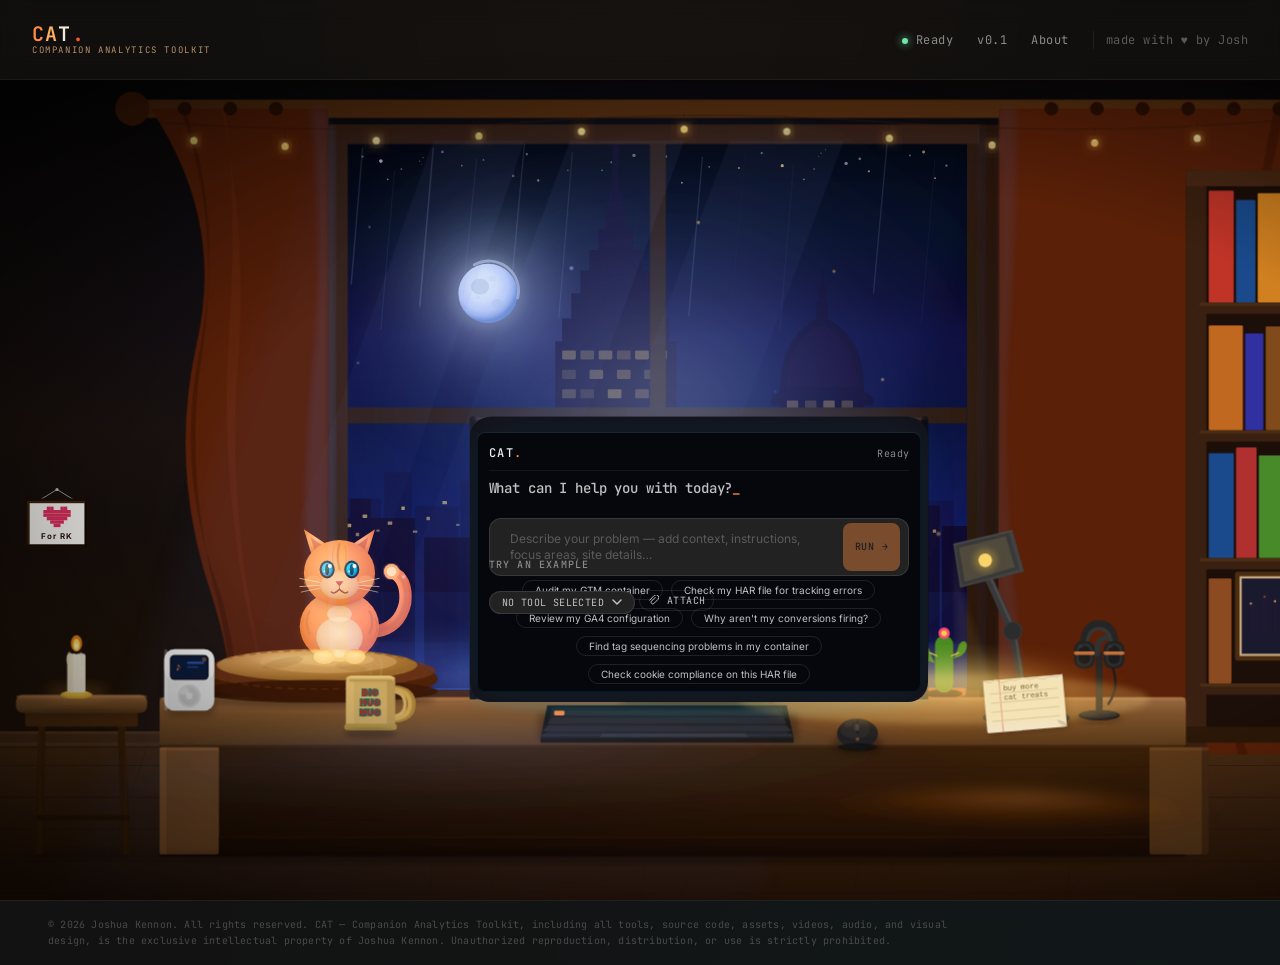
==== commit 07d56de0: "Combine composer inputs; open tool dropdown upward - One textarea now covers the problem description" ====
--- a/index.html
+++ b/index.html
@@ -66,28 +66,13 @@
           <form class="composer monitor-composer" data-composer autocomplete="off">
             <div class="composer__attachments" data-attachments hidden></div>
 
-            <div
-              class="composer__context"
-              data-context-panel
-              hidden
-            >
-              <label class="sr-only" for="composer-context">Context &amp; instructions</label>
-              <textarea
-                id="composer-context"
-                class="composer__context-input"
-                rows="2"
-                placeholder="Context &amp; instructions (optional): focus areas, site details, business rules…"
-                data-context-input
-              ></textarea>
-            </div>
-
             <div class="composer__row">
-              <label class="sr-only" for="composer-input">Describe your problem</label>
+              <label class="sr-only" for="composer-input">Describe your problem and add context</label>
               <textarea
                 id="composer-input"
                 class="composer__input"
                 rows="1"
-                placeholder="Describe your problem or select a tool."
+                placeholder="Describe your problem — add context, instructions, focus areas, site details…"
                 data-composer-input
               ></textarea>
               <button
@@ -134,19 +119,6 @@
                 <span>Attach</span>
               </button>
 
-              <button
-                type="button"
-                class="composer__ghost"
-                data-context-toggle
-                aria-expanded="false"
-                aria-controls="composer-context"
-              >
-                <svg class="composer__ghost-icon" viewBox="0 0 16 16" aria-hidden="true">
-                  <path d="M2.5 3.5h11M2.5 8h11M2.5 12.5h7" stroke="currentColor" stroke-width="1.4" stroke-linecap="round"/>
-                </svg>
-                <span>Context</span>
-              </button>
-
               <input
                 type="file"
                 class="sr-only"
--- a/styles/components.css
+++ b/styles/components.css
@@ -267,27 +267,43 @@
   padding: var(--space-1) var(--space-3);
 }
 
+/* Open the menu UPWARD so it doesn't get clipped by the app-shell
+ * (overflow:hidden, height:100vh) when the toolbar sits near the
+ * bottom of the monitor. There's always room above the composer. */
 .monitor-composer .tool-select__menu {
-  min-width: 200px;
-  max-height: 220px;
+  top: auto;
+  bottom: calc(100% + var(--space-2));
+  min-width: 260px;
+  max-width: 320px;
+  max-height: 260px;
   overflow-y: auto;
+  padding: var(--space-1);
+  transform: translateY(4px);
+}
+
+.monitor-composer .tool-select__menu[data-open="true"] {
+  transform: translateY(0);
 }
 
 .monitor-composer .tool-select__option {
-  padding: 5px var(--space-2);
+  padding: 4px var(--space-2);
   gap: 1px;
 }
 
 .monitor-composer .tool-select__option-name {
+  font-size: 11px;
+  line-height: 1.15;
+}
+
+.monitor-composer .tool-select__option-desc {
   font-size: 10px;
-}
-
-.monitor-composer .tool-select__option-desc {
-  font-size: 9px;
-  white-space: nowrap;
+  line-height: 1.25;
+  white-space: normal;
+  max-width: none;
+  display: -webkit-box;
+  -webkit-line-clamp: 2;
+  -webkit-box-orient: vertical;
   overflow: hidden;
-  text-overflow: ellipsis;
-  max-width: 240px;
 }
 
 /* Suggestions inside the monitor screen */
@@ -529,38 +545,6 @@
   background: rgba(255, 255, 255, 0.08);
 }
 
-/* Context panel */
-.composer__context {
-  display: flex;
-}
-
-.composer__context-input {
-  flex: 1;
-  background: var(--surface-1);
-  border: 1px dashed var(--border-default);
-  color: var(--text-primary);
-  font-family: var(--font-sans);
-  font-size: var(--fs-sm);
-  padding: var(--space-2) var(--space-3);
-  resize: vertical;
-  line-height: var(--lh-normal);
-  border-radius: var(--radius-md);
-  min-height: 44px;
-  max-height: 160px;
-  width: 100%;
-}
-
-.composer__context-input:focus {
-  outline: none;
-  border-color: var(--accent-blue);
-  border-style: solid;
-  box-shadow: var(--shadow-glow-blue);
-}
-
-.composer__context-input::placeholder {
-  color: var(--text-faint);
-}
-
 /* Monitor-scaled variants */
 .monitor-composer .composer__toolbar {
   gap: var(--space-1);
@@ -585,10 +569,11 @@
   max-width: 120px;
 }
 
-.monitor-composer .composer__context-input {
-  font-size: 11px;
-  min-height: 32px;
-  max-height: 80px;
+/* Let the unified input feel like it has room for multi-line context */
+.monitor-composer .composer__input {
+  min-height: 48px;
+  max-height: 120px;
+  line-height: 1.35;
 }
 
 /* Dropdown */
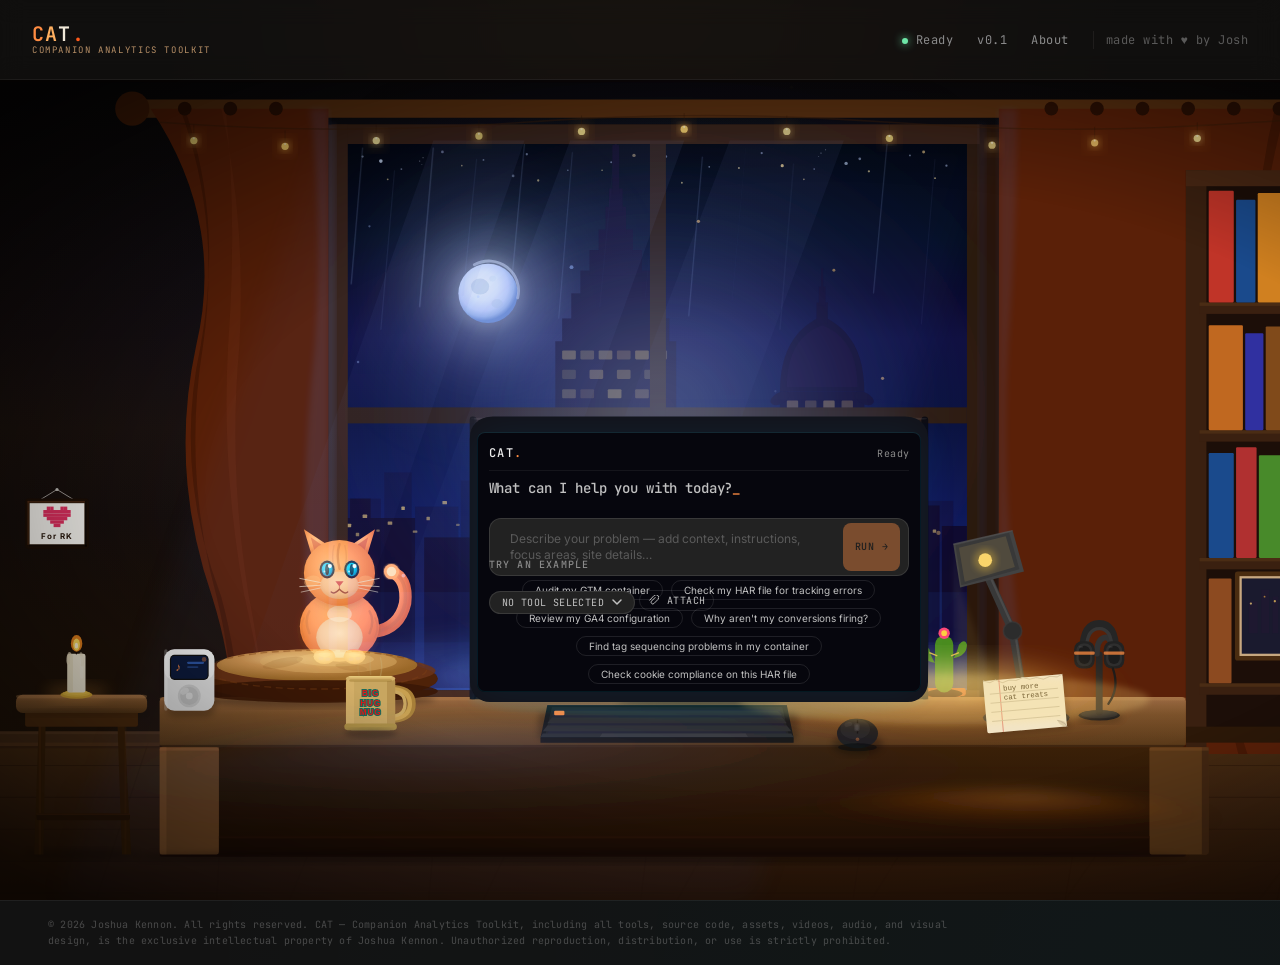
==== commit ab1405da: "Responsive Phase 1: mobile + tablet structural CSS Adds styles/responsive.css, linked last on index/" ====
--- a/index.html
+++ b/index.html
@@ -26,6 +26,7 @@
     <link rel="stylesheet" href="./styles/base.css" />
     <link rel="stylesheet" href="./styles/components.css" />
     <link rel="stylesheet" href="./styles/scene.css" />
+    <link rel="stylesheet" href="./styles/responsive.css" />
   </head>
   <body>
     <div class="app-shell">
--- a/styles/responsive.css
+++ b/styles/responsive.css
@@ -0,0 +1,389 @@
+/* CAT — Responsive overrides (Phase 1)
+ *
+ * Scope: every rule lives inside @media (max-width: 1023px) so the shipped
+ * desktop cascade at >=1024px is unchanged. This file is imported last on
+ * index.html, report.html, and about.html.
+ *
+ * Tiers:
+ *   .tablet   -> 641–1023px  (outer @media (max-width: 1023px))
+ *   .mobile   -> <= 640px    (nested @media (max-width: 640px))
+ *   .touch    -> any width, (hover:none) and (pointer:coarse)
+ */
+
+
+/* ─────────────────────────────────────────────────────────────────────────
+ * TABLET + MOBILE (<= 1023px)
+ * ────────────────────────────────────────────────────────────────────────── */
+@media (max-width: 1023px) {
+
+  /* Slightly looser composer on tablet so the textarea and dropdown breathe. */
+  .monitor-composer .composer__input {
+    max-height: 96px;
+  }
+
+  /* Tablet chat panel keeps the floating look but gets some room. */
+  .cat-chat__panel {
+    width: min(420px, 42vw);
+  }
+
+  /* Report finding card: allow the tag to wrap under the body at narrow
+   * widths instead of squeezing the title into 3 words. */
+  .finding {
+    grid-template-columns: 1fr;
+  }
+  .finding__tag {
+    justify-self: flex-start;
+  }
+}
+
+
+/* ─────────────────────────────────────────────────────────────────────────
+ * MOBILE (<= 640px)
+ * ────────────────────────────────────────────────────────────────────────── */
+@media (max-width: 640px) {
+
+  /* ── App shell ─────────────────────────────────────────────────────────
+   * Desktop pins the shell to 100vh with overflow:hidden so the scene can
+   * fill the viewport. On phones that traps the iOS keyboard and hides the
+   * submit button. Unlock it. */
+  .app-shell {
+    height: auto;
+    min-height: 100dvh;
+    min-height: 100vh; /* fallback for browsers without dvh */
+    overflow: visible;
+  }
+
+  /* ── Header ───────────────────────────────────────────────────────────── */
+  .app-header {
+    padding: var(--space-3) var(--space-4);
+    gap: var(--space-3);
+  }
+  .app-header .header-meta {
+    gap: var(--space-3);
+    flex-wrap: wrap;
+    font-size: 10px;
+  }
+  /* Legal footer is noisy on small screens; keep it available but compact. */
+  .app-header .header-credit,
+  .wordmark__tagline {
+    display: none;
+  }
+
+  /* ── Hero: scene hidden, monitor UI unwrapped ─────────────────────────── */
+  .hero {
+    min-height: auto;
+    padding: var(--space-5) var(--space-4) var(--space-6);
+    justify-content: flex-start;
+    align-items: stretch;
+    isolation: auto;
+  }
+
+  /* Kill the zoom-in when composer is focused (there is no scene to zoom). */
+  .hero--engaged {
+    transform: none !important;
+  }
+
+  /* Drop the scene, bezel, and cat. They're tuned for the desktop aspect
+   * ratio and collapse to a sliver on phones. */
+  .scene-wrapper,
+  .hero__monitor-face,
+  .hero__cat {
+    display: none !important;
+  }
+
+  /* Take the monitor UI out of absolute positioning and let it flow as a
+   * normal block. The inner terminal look (dark bg + inner glow) is kept. */
+  .hero__monitor-ui {
+    position: static !important;
+    inset: auto !important;
+    width: 100% !important;
+    height: auto !important;
+    max-width: 560px;
+    margin: 0 auto;
+    padding: var(--space-4) var(--space-4) var(--space-3);
+    border-radius: 12px;
+    overflow: visible !important;
+  }
+
+  /* ── Composer (monitor variant) ──────────────────────────────────────── */
+  /* 16px minimum prevents iOS Safari from auto-zooming on focus. */
+  .monitor-composer .composer__input {
+    font-size: 16px;
+    min-height: 64px;
+    max-height: 200px;
+    line-height: 1.4;
+  }
+
+  /* The submit button is small on desktop for the monitor look — bump it. */
+  .monitor-composer .composer__submit {
+    padding: 0 var(--space-4);
+    font-size: 12px;
+    min-height: 44px;
+  }
+
+  /* Toolbar: let buttons wrap freely and sit comfortably at tap size. */
+  .monitor-composer .composer__toolbar {
+    gap: var(--space-2);
+  }
+  .monitor-composer .composer__ghost {
+    font-size: 12px;
+    padding: var(--space-2) var(--space-3);
+    min-height: 40px;
+  }
+  .monitor-composer .composer__ghost-icon {
+    width: 14px;
+    height: 14px;
+  }
+
+  /* Tool dropdown: flip back to opening DOWNWARD on mobile (the app-shell
+   * is no longer overflow:hidden, so we don't need the upward trick), and
+   * make the menu fill the available width so it's always readable. */
+  .monitor-composer .tool-select__trigger {
+    font-size: 12px;
+    padding: var(--space-2) var(--space-3);
+    min-height: 40px;
+  }
+  .monitor-composer .tool-select__menu {
+    top: calc(100% + var(--space-2));
+    bottom: auto;
+    left: 0;
+    right: 0;
+    min-width: 0;
+    max-width: none;
+    width: 100%;
+    max-height: 50vh;
+    padding: var(--space-2);
+    transform: translateY(-4px);
+  }
+  .monitor-composer .tool-select__menu[data-open="true"] {
+    transform: translateY(0);
+  }
+  .monitor-composer .tool-select__option {
+    padding: var(--space-3) var(--space-3);
+  }
+  .monitor-composer .tool-select__option-name {
+    font-size: 13px;
+  }
+  .monitor-composer .tool-select__option-desc {
+    font-size: 11px;
+    -webkit-line-clamp: 3; /* more headroom for long descriptions */
+  }
+
+  /* ── Attachment chips ─────────────────────────────────────────────────── */
+  .composer__attachments {
+    gap: var(--space-2);
+  }
+  .monitor-composer .composer__chip {
+    font-size: 11px;
+    padding: 4px var(--space-2);
+  }
+  .monitor-composer .composer__chip-name {
+    max-width: 48vw;
+  }
+
+  /* ── Suggestion chips inside the monitor UI ──────────────────────────── */
+  .monitor-suggestions {
+    gap: var(--space-2);
+  }
+  .monitor-suggestions .chip,
+  .monitor-suggestions .chip--sample {
+    font-size: 12px;
+    padding: 6px var(--space-3);
+  }
+
+  /* ── Legal footer ─────────────────────────────────────────────────────── */
+  .legal-footer {
+    padding: var(--space-4) var(--space-4);
+  }
+  .legal-footer p {
+    line-height: 1.55;
+  }
+
+  /* ── Report page ─────────────────────────────────────────────────────── */
+  .report-layout {
+    display: flex;
+    flex-direction: column;
+    gap: var(--space-4);
+    padding: var(--space-5) var(--space-4) var(--space-7);
+  }
+
+  .report-header {
+    padding-bottom: var(--space-5);
+  }
+  .report-header::before {
+    top: calc(-1 * var(--space-5));
+  }
+  .report-header__title {
+    font-size: clamp(24px, 6vw, var(--fs-3xl, 34px));
+    line-height: 1.15;
+  }
+  .report-header__summary {
+    font-size: var(--fs-sm);
+  }
+
+  .report-section {
+    padding: var(--space-4);
+  }
+  .report-section__head {
+    flex-direction: column;
+    align-items: stretch;
+    gap: var(--space-3);
+  }
+  .report-section__actions {
+    flex-wrap: wrap;
+    align-self: flex-start;
+  }
+  .report-section__title {
+    font-size: var(--fs-lg);
+  }
+
+  /* ── Report sidebar: hide cat, put TOC above article as pill bar ────── */
+  .report-aside {
+    position: static;
+    order: -1;
+    flex-direction: row;
+    gap: var(--space-2);
+    z-index: auto;
+  }
+  .aside-cat {
+    display: none;
+  }
+  .aside-toc {
+    flex-direction: row;
+    padding: var(--space-2);
+    gap: var(--space-1);
+    overflow-x: auto;
+    white-space: nowrap;
+    scrollbar-width: thin;
+    -webkit-overflow-scrolling: touch;
+    width: 100%;
+  }
+  .aside-toc a {
+    padding: var(--space-2) var(--space-3);
+    margin-left: 0;
+    padding-left: var(--space-3);
+    border-left: 0;
+    border-bottom: 2px solid transparent;
+    flex-shrink: 0;
+    font-size: 10px;
+  }
+  .aside-toc a + a {
+    border-top: 0;
+  }
+  .aside-toc a[aria-current="true"] {
+    border-left-color: transparent;
+    border-bottom-color: var(--accent-orange);
+  }
+
+  /* ── Report chat panel -> bottom sheet ────────────────────────────────── */
+  .cat-chat {
+    padding: 0;
+    align-items: flex-end;
+    justify-content: stretch;
+  }
+  .cat-chat__panel {
+    width: 100%;
+    max-width: 100%;
+    height: 85vh;
+    max-height: 85vh;
+    border-radius: 16px 16px 0 0;
+    transform: translateY(100%);
+    opacity: 1;
+    transition:
+      transform 0.32s cubic-bezier(0.34, 1.3, 0.64, 1),
+      opacity 0.22s ease;
+  }
+  .cat-chat--open .cat-chat__panel {
+    transform: translateY(0);
+  }
+  /* Drag-handle dash above the chat header. */
+  .cat-chat__header {
+    position: relative;
+    padding-top: 20px;
+  }
+  .cat-chat__header::before {
+    content: "";
+    position: absolute;
+    top: 7px;
+    left: 50%;
+    transform: translateX(-50%);
+    width: 36px;
+    height: 4px;
+    border-radius: 2px;
+    background: rgba(255, 255, 255, 0.18);
+  }
+  /* Larger inputs inside the chat so they dont trigger iOS zoom. */
+  .cat-chat__setup-input,
+  .cat-chat__input {
+    font-size: 16px;
+  }
+
+  /* When the chat bottom sheet is open, hide the iPod floating player so
+   * it doesnt clash with the sheet controls. :has() is supported across
+   * modern browsers; if unsupported the iPod simply stays visible with a
+   * higher-z-index sheet on top. */
+  body:has(.cat-chat--open) .ipod {
+    display: none !important;
+  }
+
+  /* ── iPod music player: center-bottom, shrink a touch ────────────────── */
+  .ipod {
+    left: 50% !important;
+    right: auto !important;
+    top: auto !important;
+    bottom: calc(var(--space-4) + env(safe-area-inset-bottom, 0px)) !important;
+    transform: translateX(-50%);
+  }
+  .ipod__body {
+    width: 200px;
+    padding: 12px 14px 14px;
+    gap: 10px;
+  }
+
+  /* ── About page: mirror its existing <=600px block into our layer so the
+   *    cascade is consistent, and add a mobile title clamp floor. ─────── */
+  .about-hero__title {
+    font-size: clamp(24px, 6.5vw, 32px);
+  }
+
+  /* Tool result (inline report container on homepage) */
+  .tool-result {
+    padding: var(--space-5) var(--space-4) var(--space-7);
+  }
+}
+
+
+/* ─────────────────────────────────────────────────────────────────────────
+ * TOUCH TAP TARGETS (any width, hover-less pointers)
+ * A second safety net for anyone on a touch-capable laptop/tablet/phone.
+ * Scoped tight to the primary interactive controls so desktop mouse users
+ * at >=1024px with a touchscreen still get comfortable targets.
+ * ────────────────────────────────────────────────────────────────────────── */
+@media (hover: none) and (pointer: coarse) {
+  .icon-button {
+    min-height: 44px;
+    padding: var(--space-2) var(--space-4);
+  }
+  .header-nav-link {
+    padding: var(--space-2) 0;
+  }
+  .tool-select__trigger {
+    min-height: 44px;
+  }
+  .composer__submit {
+    min-height: 44px;
+  }
+  .composer__ghost {
+    min-height: 40px;
+  }
+  .chip,
+  .chip--sample {
+    min-height: 36px;
+  }
+  .cat-chat__close,
+  .cat-chat__setup-btn,
+  .cat-chat__send-btn {
+    min-height: 40px;
+    min-width: 40px;
+  }
+}
